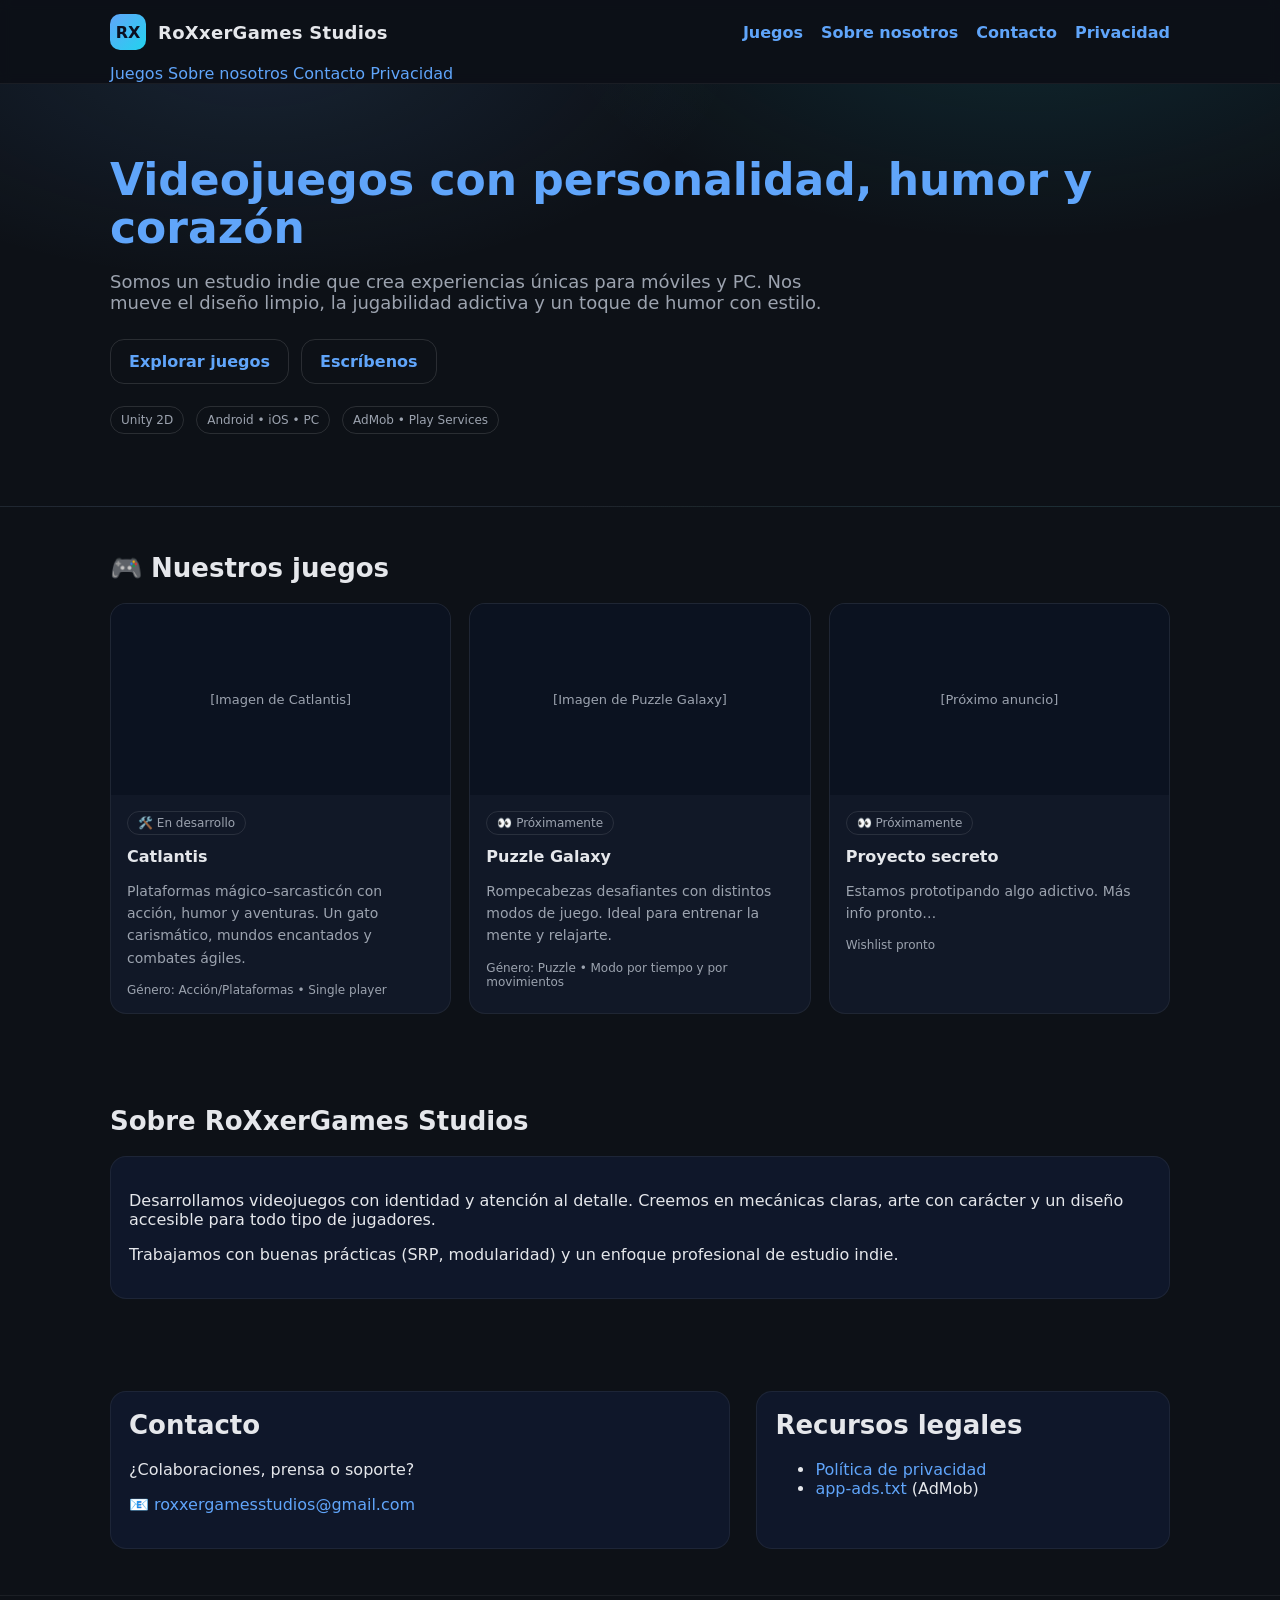
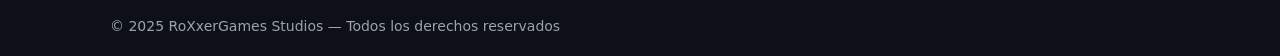
==== index.html @ cc179f08 "Update2 index.html" ====
<!DOCTYPE html>
<html lang="es">
<head>
  <meta charset="utf-8" />
  <meta name="viewport" content="width=device-width, initial-scale=1" />
  <title>RoXxerGames Studios</title>

  <!-- SEO básico -->
  <meta name="description" content="RoXxerGames Studios: estudio indie que crea experiencias únicas y divertidas para móviles y PC." />
  <meta name="theme-color" content="#0d1117" />

  <!-- Open Graph -->
  <meta property="og:title" content="RoXxerGames Studios" />
  <meta property="og:description" content="Estudio indie de videojuegos. Humor, aventura y diversión." />
  <meta property="og:type" content="website" />
  <meta property="og:url" content="https://roxxergamesstudios.github.io/" />
  <!-- Si luego tienes logo, cámbialo aquí -->
  <!-- <meta property="og:image" content="https://roxxergamesstudios.github.io/images/og-image.jpg" /> -->

  <style>
    :root{
      --bg:#0d1117; --panel:#0f172a; --card:#111827; --muted:#9ca3af;
      --text:#e5e7eb; --brand:#60a5fa; --accent:#22d3ee; --ok:#34d399; --warn:#fbbf24;
      --max:1100px;
    }
    *{box-sizing:border-box}
    html,body{margin:0;padding:0;background:var(--bg);color:var(--text);font-family:Inter,system-ui,Segoe UI,Roboto,Arial,sans-serif}
    a{color:var(--brand);text-decoration:none}
    a:hover{text-decoration:underline}
    .container{max-width:var(--max);margin:0 auto;padding:0 20px}
    /* Header / Nav */
    header{position:sticky;top:0;backdrop-filter:saturate(150%) blur(6px);background:rgba(13,17,23,.7);border-bottom:1px solid rgba(255,255,255,.06);z-index:10}
    nav{display:flex;align-items:center;justify-content:space-between;min-height:64px}
    .brand{display:flex;gap:12px;align-items:center}
    .logo{width:36px;height:36px;border-radius:10px;background:linear-gradient(135deg,var(--brand),var(--accent));display:grid;place-items:center;font-weight:800;color:#0b1020}
    .brand h1{font-size:18px;margin:0;letter-spacing:.3px}
    .links{display:flex;gap:18px}
    .links a{font-weight:600}
    .burger{display:none;cursor:pointer}
    @media (max-width: 760px){
      .links{display:none}
      .burger{display:block}
      .mobile{display:none;flex-direction:column;gap:10px;padding:10px 0;border-top:1px solid rgba(255,255,255,.07)}
      .mobile a{padding:8px 0}
    }
    /* Hero */
    .hero{padding:72px 0;background:
      radial-gradient(800px 400px at 20% -10%, rgba(96,165,250,.12), transparent 60%),
      radial-gradient(800px 400px at 80% -20%, rgba(34,211,238,.12), transparent 60%);
      border-bottom:1px solid rgba(255,255,255,.06)
    }
    .hero h2{font-size:44px;line-height:1.1;margin:0 0 14px;color:var(--brand)}
    .hero p{font-size:18px;color:var(--muted);max-width:750px}
    .cta{margin-top:26px;display:flex;gap:12px;flex-wrap:wrap}
    .btn{display:inline-flex;align-items:center;gap:10px;border:1px solid rgba(255,255,255,.12);padding:12px 18px;border-radius:14px;font-weight:700}
    .btn.primary{background:linear-gradient(135deg,var(--brand),var(--accent));color:#0b1020;border:none}
    .badges{margin-top:22px;display:flex;gap:12px;flex-wrap:wrap}
    .badge{font-size:12px;border:1px solid rgba(255,255,255,.12);padding:6px 10px;border-radius:999px;color:var(--muted)}
    /* Section titles */
    section{padding:46px 0}
    section h3{font-size:26px;margin:0 0 20px}
    .grid{display:grid;grid-template-columns:repeat(3,1fr);gap:18px}
    @media (max-width: 900px){.grid{grid-template-columns:repeat(2,1fr)}}
    @media (max-width: 640px){.grid{grid-template-columns:1fr}}
    /* Cards */
    .card{background:var(--card);border:1px solid rgba(255,255,255,.06);border-radius:16px;overflow:hidden}
    .thumb{aspect-ratio:16/9;background:#0b1220;display:grid;place-items:center;color:var(--muted);font-size:13px}
    .content{padding:16px}
    .pill{display:inline-flex;align-items:center;gap:8px;font-size:12px;border:1px solid rgba(255,255,255,.1);padding:4px 10px;border-radius:999px;margin-bottom:10px;color:var(--muted)}
    .title{font-weight:800;margin:2px 0 6px}
    .desc{color:var(--muted);font-size:14px;line-height:1.6}
    .meta{margin-top:12px;font-size:12px;color:var(--muted)}
    /* Contact */
    .contact{display:grid;grid-template-columns:1.2fr .8fr;gap:26px}
    @media (max-width: 900px){.contact{grid-template-columns:1fr}}
    .panel{background:var(--panel);border:1px solid rgba(255,255,255,.06);padding:18px;border-radius:16px}
    /* Footer */
    footer{border-top:1px solid rgba(255,255,255,.06);padding:22px 0;color:var(--muted);font-size:14px}
  </style>
</head>
<body>
  <header>
    <div class="container">
      <nav>
        <div class="brand">
          <div class="logo">RX</div>
          <h1>RoXxerGames Studios</h1>
        </div>
        <div class="links">
          <a href="#juegos">Juegos</a>
          <a href="#sobre">Sobre nosotros</a>
          <a href="#contacto">Contacto</a>
          <a href="privacy.html">Privacidad</a>
        </div>
        <div class="burger" id="burger">☰</div>
      </nav>
      <div class="mobile" id="mobile">
        <a href="#juegos">Juegos</a>
        <a href="#sobre">Sobre nosotros</a>
        <a href="#contacto">Contacto</a>
        <a href="privacy.html">Privacidad</a>
      </div>
    </div>
  </header>

  <section class="hero">
    <div class="container">
      <h2>Videojuegos con personalidad, humor y corazón</h2>
      <p>Somos un estudio indie que crea experiencias únicas para móviles y PC. Nos mueve el diseño limpio, la jugabilidad adictiva y un toque de humor con estilo.</p>
      <div class="cta">
        <!-- Si ya tienes páginas de tienda, enlázalas aquí -->
        <!-- <a class="btn primary" href="https://play.google.com/store/apps/dev?id=XXXX">Ver en Google Play</a> -->
        <a class="btn" href="#juegos">Explorar juegos</a>
        <a class="btn" href="#contacto">Escríbenos</a>
      </div>
      <div class="badges">
        <span class="badge">Unity 2D</span>
        <span class="badge">Android • iOS • PC</span>
        <span class="badge">AdMob • Play Services</span>
      </div>
    </div>
  </section>

  <section id="juegos">
    <div class="container">
      <h3>🎮 Nuestros juegos</h3>

      <div class="grid">
        <!-- Catlantis (En desarrollo) -->
        <article class="card">
          <div class="thumb">[Imagen de Catlantis]</div>
          <div class="content">
            <div class="pill">🛠️ En desarrollo</div>
            <div class="title">Catlantis</div>
            <p class="desc">Plataformas mágico–sarcasticón con acción, humor y aventuras. Un gato carismático, mundos encantados y combates ágiles.</p>
            <div class="meta">Género: Acción/Plataformas • Single player</div>
          </div>
        </article>

        <!-- Puzzle Galaxy (publicado/próximo) -->
        <article class="card">
          <div class="thumb">[Imagen de Puzzle Galaxy]</div>
          <div class="content">
            <div class="pill">👀 Próximamente</div>
            <div class="title">Puzzle Galaxy</div>
            <p class="desc">Rompecabezas desafiantes con distintos modos de juego. Ideal para entrenar la mente y relajarte.</p>
            <div class="meta">Género: Puzzle • Modo por tiempo y por movimientos</div>
          </div>
        </article>

        <!-- Tercera tarjeta opcional -->
        <article class="card">
          <div class="thumb">[Próximo anuncio]</div>
          <div class="content">
            <div class="pill">👀 Próximamente</div>
            <div class="title">Proyecto secreto</div>
            <p class="desc">Estamos prototipando algo adictivo. Más info pronto…</p>
            <div class="meta">Wishlist pronto</div>
          </div>
        </article>
      </div>
    </div>
  </section>

  <section id="sobre">
    <div class="container">
      <h3>Sobre RoXxerGames Studios</h3>
      <div class="panel">
        <p>Desarrollamos videojuegos con identidad y atención al detalle. Creemos en mecánicas claras, arte con carácter y un diseño accesible para todo tipo de jugadores.</p>
        <p>Trabajamos con buenas prácticas (SRP, modularidad) y un enfoque profesional de estudio indie.</p>
      </div>
    </div>
  </section>

  <section id="contacto">
    <div class="container contact">
      <div class="panel">
        <h3>Contacto</h3>
        <p>¿Colaboraciones, prensa o soporte?</p>
        <p>📧 <a href="mailto:roxxergamesstudios@gmail.com">roxxergamesstudios@gmail.com</a></p>
        <!-- Si quieres un form externo: -->
        <!-- <p>Formulario: <a href="https://forms.gle/XXXX" target="_blank">Enviar mensaje</a></p> -->
      </div>
      <div class="panel">
        <h3>Recursos legales</h3>
        <ul>
          <li><a href="privacy.html">Política de privacidad</a></li>
          <li><a href="/app-ads.txt">app-ads.txt</a> (AdMob)</li>
        </ul>
      </div>
    </div>
  </section>

  <footer>
    <div class="container">© 2025 RoXxerGames Studios — Todos los derechos reservados</div>
  </footer>

  <script>
    const burger = document.getElementById('burger');
    const mobile = document.getElementById('mobile');
    burger?.addEventListener('click', ()=> {
      mobile.style.display = mobile.style.display === 'flex' ? 'none' : 'flex';
    });
  </script>
</body>
</html>
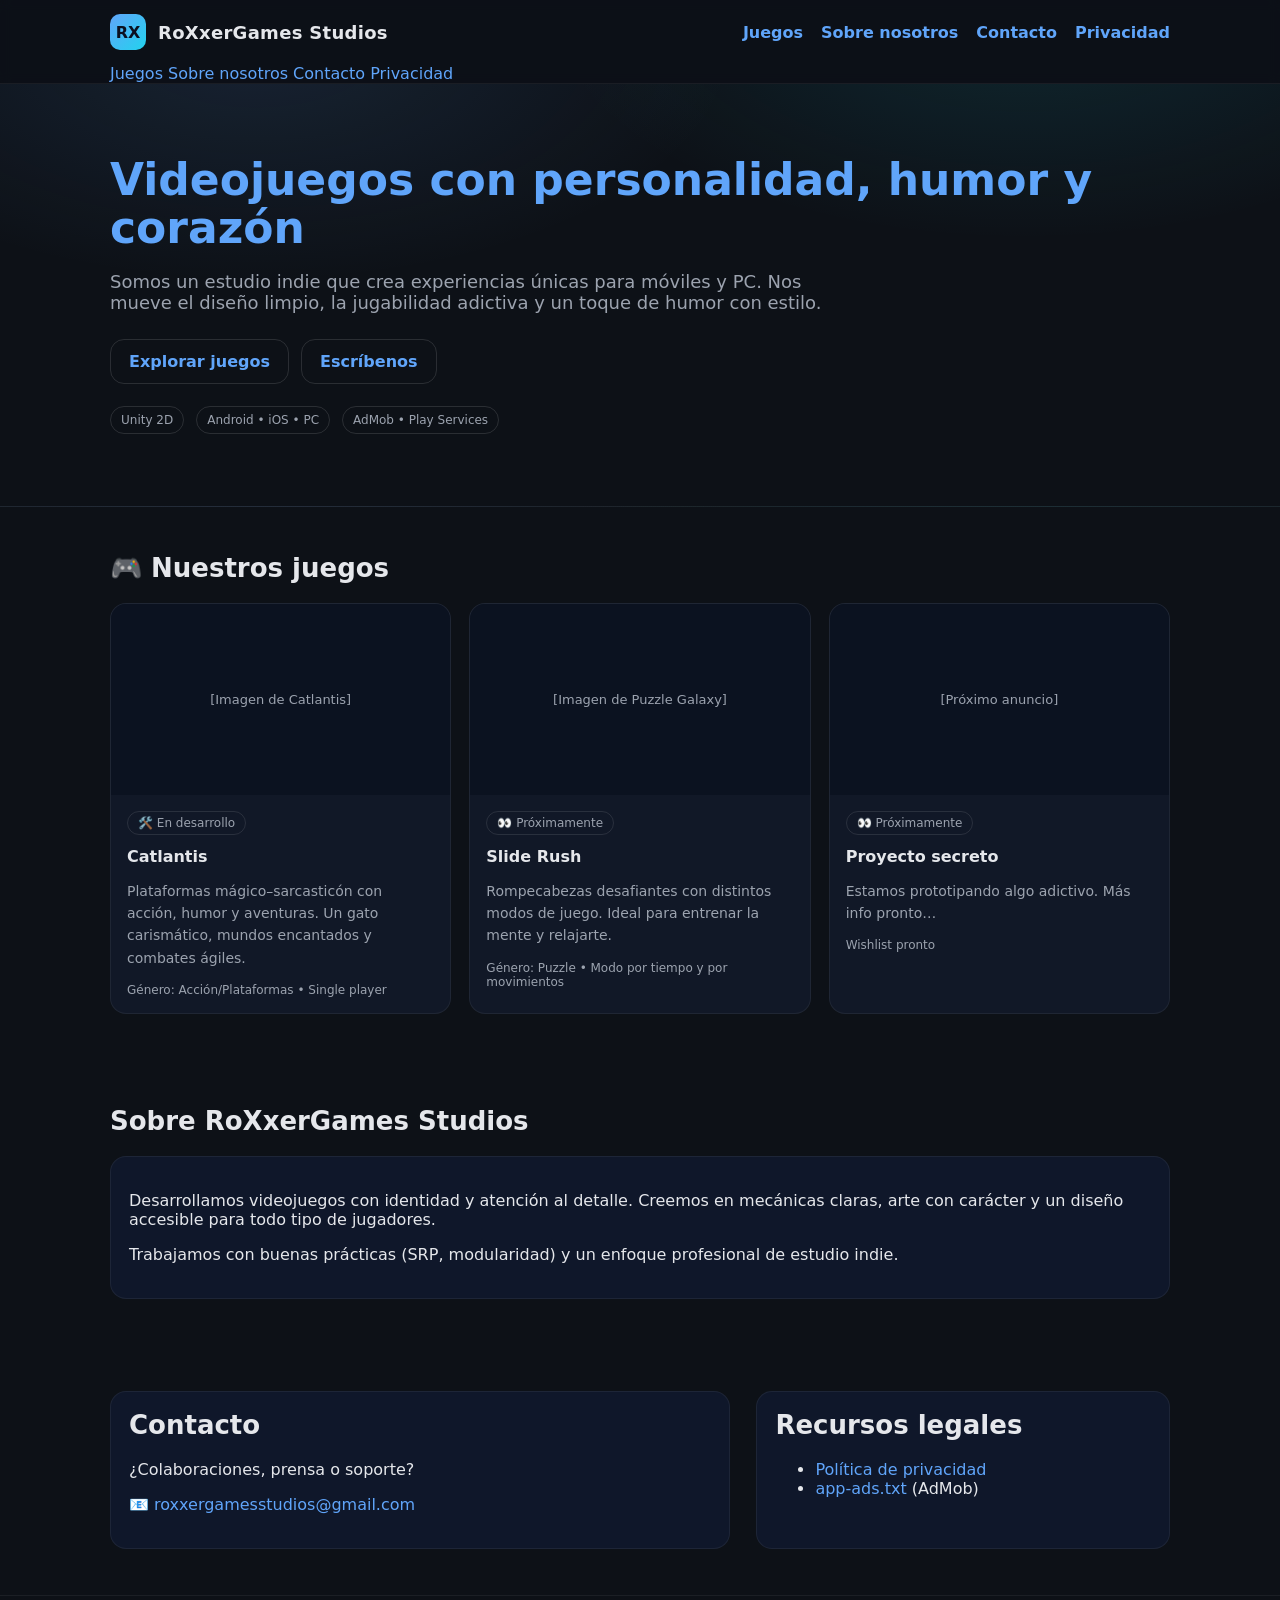
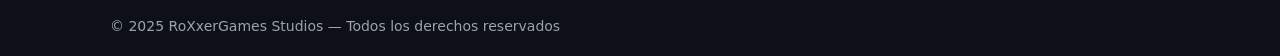
==== commit c3a3ff17: "Update index.html" ====
--- a/index.html
+++ b/index.html
@@ -142,7 +142,7 @@
           <div class="thumb">[Imagen de Puzzle Galaxy]</div>
           <div class="content">
             <div class="pill">👀 Próximamente</div>
-            <div class="title">Puzzle Galaxy</div>
+            <div class="title">Slide Rush</div>
             <p class="desc">Rompecabezas desafiantes con distintos modos de juego. Ideal para entrenar la mente y relajarte.</p>
             <div class="meta">Género: Puzzle • Modo por tiempo y por movimientos</div>
           </div>
@@ -204,3 +204,4 @@
   </script>
 </body>
 </html>
+
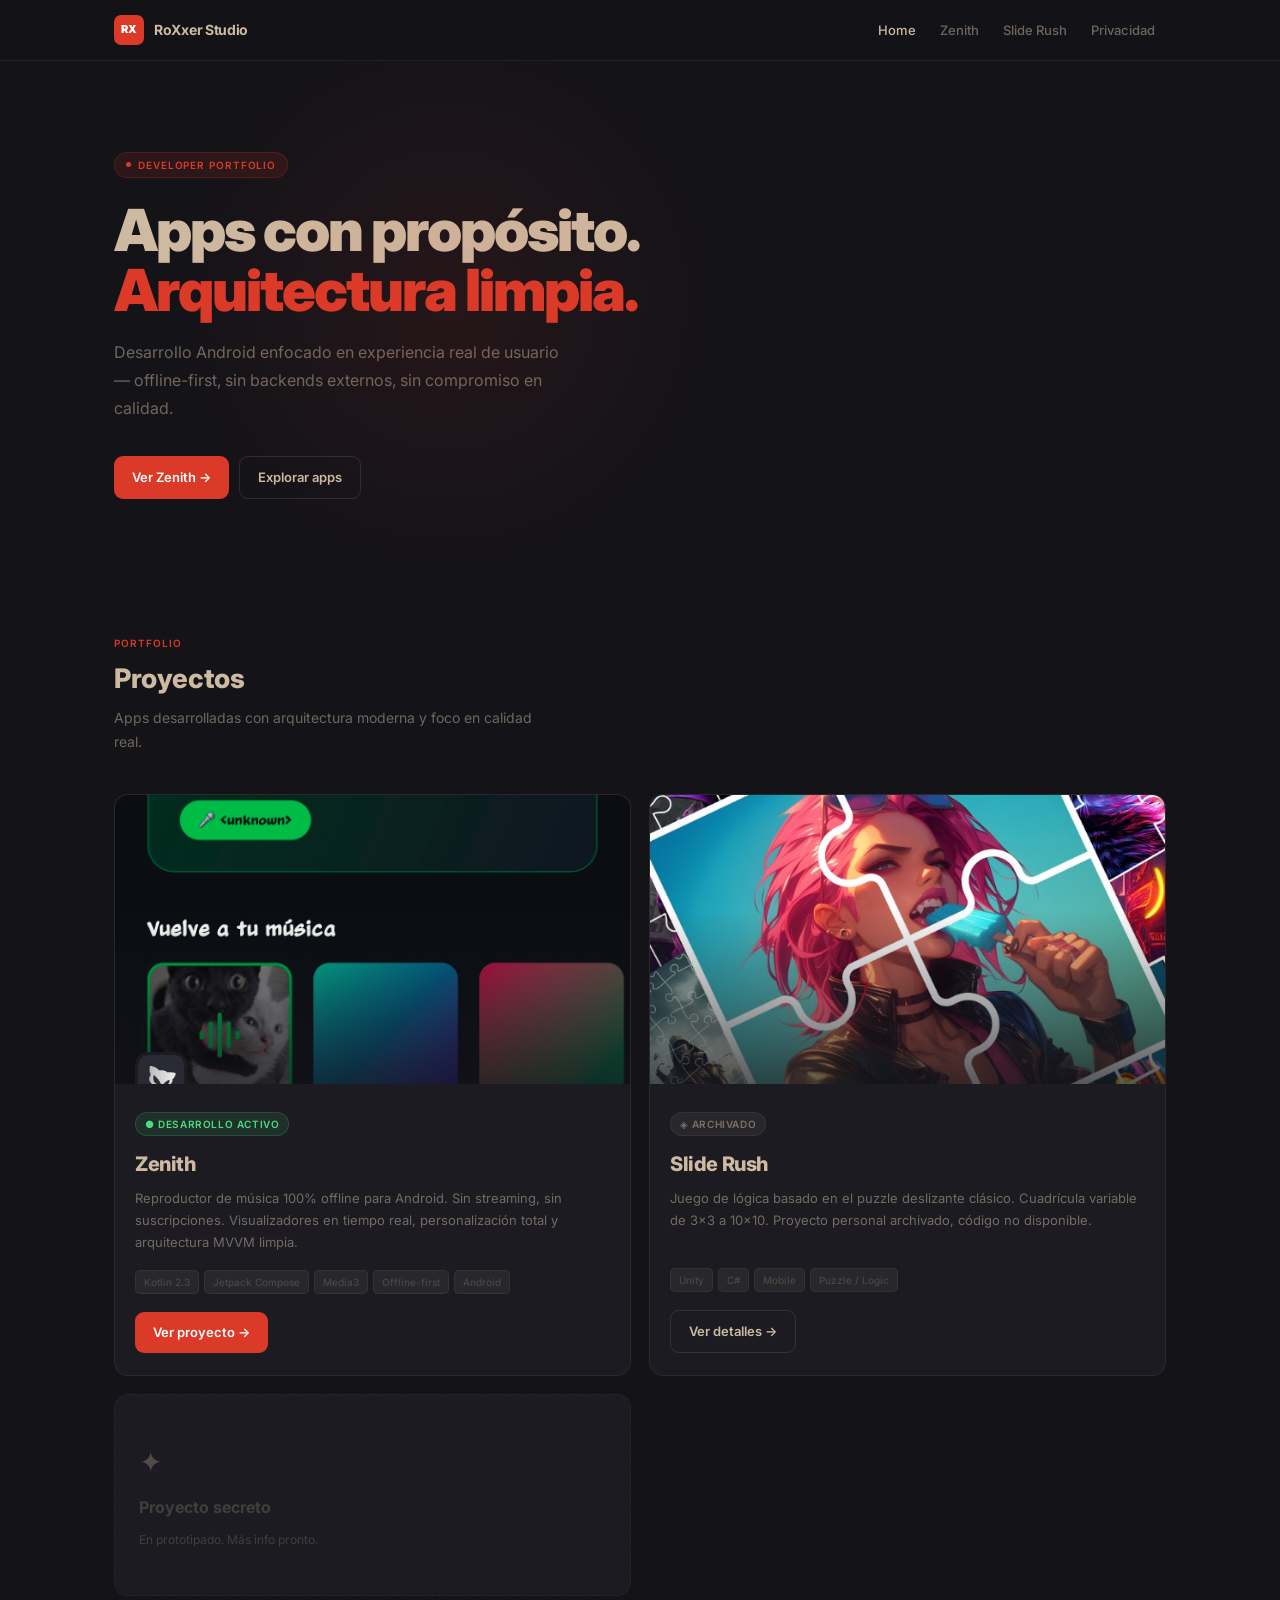
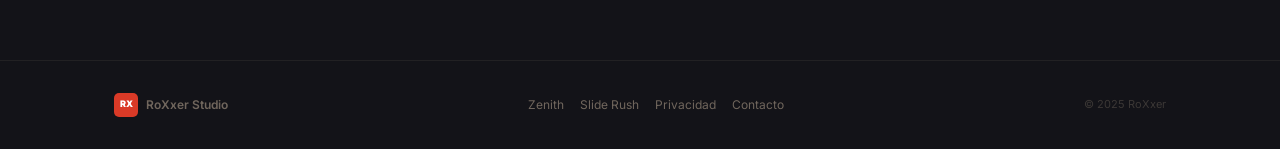
==== commit bf5360c4: "Clean repo without large files" ====
--- a/index.html
+++ b/index.html
@@ -1,207 +1,282 @@
-<!DOCTYPE html>
-<html lang="es">
-<head>
-  <meta charset="utf-8" />
-  <meta name="viewport" content="width=device-width, initial-scale=1" />
-  <title>RoXxerGames Studios</title>
-
-  <!-- SEO básico -->
-  <meta name="description" content="RoXxerGames Studios: estudio indie que crea experiencias únicas y divertidas para móviles y PC." />
-  <meta name="theme-color" content="#0d1117" />
-
-  <!-- Open Graph -->
-  <meta property="og:title" content="RoXxerGames Studios" />
-  <meta property="og:description" content="Estudio indie de videojuegos. Humor, aventura y diversión." />
-  <meta property="og:type" content="website" />
-  <meta property="og:url" content="https://roxxergamesstudios.github.io/" />
-  <!-- Si luego tienes logo, cámbialo aquí -->
-  <!-- <meta property="og:image" content="https://roxxergamesstudios.github.io/images/og-image.jpg" /> -->
-
-  <style>
-    :root{
-      --bg:#0d1117; --panel:#0f172a; --card:#111827; --muted:#9ca3af;
-      --text:#e5e7eb; --brand:#60a5fa; --accent:#22d3ee; --ok:#34d399; --warn:#fbbf24;
-      --max:1100px;
-    }
-    *{box-sizing:border-box}
-    html,body{margin:0;padding:0;background:var(--bg);color:var(--text);font-family:Inter,system-ui,Segoe UI,Roboto,Arial,sans-serif}
-    a{color:var(--brand);text-decoration:none}
-    a:hover{text-decoration:underline}
-    .container{max-width:var(--max);margin:0 auto;padding:0 20px}
-    /* Header / Nav */
-    header{position:sticky;top:0;backdrop-filter:saturate(150%) blur(6px);background:rgba(13,17,23,.7);border-bottom:1px solid rgba(255,255,255,.06);z-index:10}
-    nav{display:flex;align-items:center;justify-content:space-between;min-height:64px}
-    .brand{display:flex;gap:12px;align-items:center}
-    .logo{width:36px;height:36px;border-radius:10px;background:linear-gradient(135deg,var(--brand),var(--accent));display:grid;place-items:center;font-weight:800;color:#0b1020}
-    .brand h1{font-size:18px;margin:0;letter-spacing:.3px}
-    .links{display:flex;gap:18px}
-    .links a{font-weight:600}
-    .burger{display:none;cursor:pointer}
-    @media (max-width: 760px){
-      .links{display:none}
-      .burger{display:block}
-      .mobile{display:none;flex-direction:column;gap:10px;padding:10px 0;border-top:1px solid rgba(255,255,255,.07)}
-      .mobile a{padding:8px 0}
-    }
-    /* Hero */
-    .hero{padding:72px 0;background:
-      radial-gradient(800px 400px at 20% -10%, rgba(96,165,250,.12), transparent 60%),
-      radial-gradient(800px 400px at 80% -20%, rgba(34,211,238,.12), transparent 60%);
-      border-bottom:1px solid rgba(255,255,255,.06)
-    }
-    .hero h2{font-size:44px;line-height:1.1;margin:0 0 14px;color:var(--brand)}
-    .hero p{font-size:18px;color:var(--muted);max-width:750px}
-    .cta{margin-top:26px;display:flex;gap:12px;flex-wrap:wrap}
-    .btn{display:inline-flex;align-items:center;gap:10px;border:1px solid rgba(255,255,255,.12);padding:12px 18px;border-radius:14px;font-weight:700}
-    .btn.primary{background:linear-gradient(135deg,var(--brand),var(--accent));color:#0b1020;border:none}
-    .badges{margin-top:22px;display:flex;gap:12px;flex-wrap:wrap}
-    .badge{font-size:12px;border:1px solid rgba(255,255,255,.12);padding:6px 10px;border-radius:999px;color:var(--muted)}
-    /* Section titles */
-    section{padding:46px 0}
-    section h3{font-size:26px;margin:0 0 20px}
-    .grid{display:grid;grid-template-columns:repeat(3,1fr);gap:18px}
-    @media (max-width: 900px){.grid{grid-template-columns:repeat(2,1fr)}}
-    @media (max-width: 640px){.grid{grid-template-columns:1fr}}
-    /* Cards */
-    .card{background:var(--card);border:1px solid rgba(255,255,255,.06);border-radius:16px;overflow:hidden}
-    .thumb{aspect-ratio:16/9;background:#0b1220;display:grid;place-items:center;color:var(--muted);font-size:13px}
-    .content{padding:16px}
-    .pill{display:inline-flex;align-items:center;gap:8px;font-size:12px;border:1px solid rgba(255,255,255,.1);padding:4px 10px;border-radius:999px;margin-bottom:10px;color:var(--muted)}
-    .title{font-weight:800;margin:2px 0 6px}
-    .desc{color:var(--muted);font-size:14px;line-height:1.6}
-    .meta{margin-top:12px;font-size:12px;color:var(--muted)}
-    /* Contact */
-    .contact{display:grid;grid-template-columns:1.2fr .8fr;gap:26px}
-    @media (max-width: 900px){.contact{grid-template-columns:1fr}}
-    .panel{background:var(--panel);border:1px solid rgba(255,255,255,.06);padding:18px;border-radius:16px}
-    /* Footer */
-    footer{border-top:1px solid rgba(255,255,255,.06);padding:22px 0;color:var(--muted);font-size:14px}
-  </style>
-</head>
-<body>
-  <header>
-    <div class="container">
-      <nav>
-        <div class="brand">
-          <div class="logo">RX</div>
-          <h1>RoXxerGames Studios</h1>
-        </div>
-        <div class="links">
-          <a href="#juegos">Juegos</a>
-          <a href="#sobre">Sobre nosotros</a>
-          <a href="#contacto">Contacto</a>
-          <a href="privacy.html">Privacidad</a>
-        </div>
-        <div class="burger" id="burger">☰</div>
-      </nav>
-      <div class="mobile" id="mobile">
-        <a href="#juegos">Juegos</a>
-        <a href="#sobre">Sobre nosotros</a>
-        <a href="#contacto">Contacto</a>
-        <a href="privacy.html">Privacidad</a>
-      </div>
-    </div>
-  </header>
-
-  <section class="hero">
-    <div class="container">
-      <h2>Videojuegos con personalidad, humor y corazón</h2>
-      <p>Somos un estudio indie que crea experiencias únicas para móviles y PC. Nos mueve el diseño limpio, la jugabilidad adictiva y un toque de humor con estilo.</p>
-      <div class="cta">
-        <!-- Si ya tienes páginas de tienda, enlázalas aquí -->
-        <!-- <a class="btn primary" href="https://play.google.com/store/apps/dev?id=XXXX">Ver en Google Play</a> -->
-        <a class="btn" href="#juegos">Explorar juegos</a>
-        <a class="btn" href="#contacto">Escríbenos</a>
-      </div>
-      <div class="badges">
-        <span class="badge">Unity 2D</span>
-        <span class="badge">Android • iOS • PC</span>
-        <span class="badge">AdMob • Play Services</span>
-      </div>
-    </div>
-  </section>
-
-  <section id="juegos">
-    <div class="container">
-      <h3>🎮 Nuestros juegos</h3>
-
-      <div class="grid">
-        <!-- Catlantis (En desarrollo) -->
-        <article class="card">
-          <div class="thumb">[Imagen de Catlantis]</div>
-          <div class="content">
-            <div class="pill">🛠️ En desarrollo</div>
-            <div class="title">Catlantis</div>
-            <p class="desc">Plataformas mágico–sarcasticón con acción, humor y aventuras. Un gato carismático, mundos encantados y combates ágiles.</p>
-            <div class="meta">Género: Acción/Plataformas • Single player</div>
-          </div>
-        </article>
-
-        <!-- Puzzle Galaxy (publicado/próximo) -->
-        <article class="card">
-          <div class="thumb">[Imagen de Puzzle Galaxy]</div>
-          <div class="content">
-            <div class="pill">👀 Próximamente</div>
-            <div class="title">Slide Rush</div>
-            <p class="desc">Rompecabezas desafiantes con distintos modos de juego. Ideal para entrenar la mente y relajarte.</p>
-            <div class="meta">Género: Puzzle • Modo por tiempo y por movimientos</div>
-          </div>
-        </article>
-
-        <!-- Tercera tarjeta opcional -->
-        <article class="card">
-          <div class="thumb">[Próximo anuncio]</div>
-          <div class="content">
-            <div class="pill">👀 Próximamente</div>
-            <div class="title">Proyecto secreto</div>
-            <p class="desc">Estamos prototipando algo adictivo. Más info pronto…</p>
-            <div class="meta">Wishlist pronto</div>
-          </div>
-        </article>
-      </div>
-    </div>
-  </section>
-
-  <section id="sobre">
-    <div class="container">
-      <h3>Sobre RoXxerGames Studios</h3>
-      <div class="panel">
-        <p>Desarrollamos videojuegos con identidad y atención al detalle. Creemos en mecánicas claras, arte con carácter y un diseño accesible para todo tipo de jugadores.</p>
-        <p>Trabajamos con buenas prácticas (SRP, modularidad) y un enfoque profesional de estudio indie.</p>
-      </div>
-    </div>
-  </section>
-
-  <section id="contacto">
-    <div class="container contact">
-      <div class="panel">
-        <h3>Contacto</h3>
-        <p>¿Colaboraciones, prensa o soporte?</p>
-        <p>📧 <a href="mailto:roxxergamesstudios@gmail.com">roxxergamesstudios@gmail.com</a></p>
-        <!-- Si quieres un form externo: -->
-        <!-- <p>Formulario: <a href="https://forms.gle/XXXX" target="_blank">Enviar mensaje</a></p> -->
-      </div>
-      <div class="panel">
-        <h3>Recursos legales</h3>
-        <ul>
-          <li><a href="privacy.html">Política de privacidad</a></li>
-          <li><a href="/app-ads.txt">app-ads.txt</a> (AdMob)</li>
-        </ul>
-      </div>
-    </div>
-  </section>
-
-  <footer>
-    <div class="container">© 2025 RoXxerGames Studios — Todos los derechos reservados</div>
-  </footer>
-
-  <script>
-    const burger = document.getElementById('burger');
-    const mobile = document.getElementById('mobile');
-    burger?.addEventListener('click', ()=> {
-      mobile.style.display = mobile.style.display === 'flex' ? 'none' : 'flex';
-    });
-  </script>
-</body>
-</html>
-
+<!DOCTYPE html>
+<html lang="es">
+<head>
+  <meta charset="utf-8" />
+  <meta name="viewport" content="width=device-width, initial-scale=1" />
+  <title>RoXxer Studio</title>
+  <meta name="description" content="RoXxer Studio — Apps Android con arquitectura limpia y foco en experiencia real de usuario." />
+  <meta name="theme-color" content="#131318" />
+  <link rel="preconnect" href="https://fonts.googleapis.com">
+  <link rel="preconnect" href="https://fonts.gstatic.com" crossorigin>
+  <link href="https://fonts.googleapis.com/css2?family=Inter:wght@400;500;600;700;800;900&display=swap" rel="stylesheet">
+  <style>
+    :root {
+      --bg:      #131318;
+      --sur:     #1b1b21;
+      --text:    #CDBAA1;
+      --dim:     rgba(205,186,161,.5);
+      --dim2:    rgba(205,186,161,.22);
+      --acc:     #DA3A27;
+      --a-dim:   rgba(218,58,39,.12);
+      --bdr:     rgba(205,186,161,.08);
+      --bdr2:    rgba(205,186,161,.15);
+      --ok:      #4ade80;
+      --max:     1100px;
+      --r:       14px;
+    }
+    *, *::before, *::after { box-sizing: border-box; margin: 0; padding: 0; }
+    html { scroll-behavior: smooth; }
+    body { background: var(--bg); color: var(--text); font-family: 'Inter', system-ui, sans-serif; line-height: 1.6; -webkit-font-smoothing: antialiased; }
+    a { color: inherit; text-decoration: none; }
+    img { display: block; max-width: 100%; }
+    .wrap { max-width: var(--max); margin: 0 auto; padding: 0 24px; }
+
+    /* ── NAV ── */
+    header { position: sticky; top: 0; z-index: 100; backdrop-filter: blur(14px) saturate(180%); background: rgba(19,19,24,.9); border-bottom: 1px solid var(--bdr); }
+    nav { display: flex; align-items: center; justify-content: space-between; height: 60px; }
+    .brand { display: flex; align-items: center; gap: 10px; }
+    .brand-logo { width: 30px; height: 30px; background: var(--acc); border-radius: 7px; display: grid; place-items: center; font-size: 11px; font-weight: 900; color: #fff; flex-shrink: 0; }
+    .brand-name { font-size: 14px; font-weight: 700; letter-spacing: -.3px; }
+    .nav-links { display: flex; align-items: center; gap: 2px; }
+    .nav-links a { font-size: 13px; font-weight: 500; color: var(--dim); padding: 6px 11px; border-radius: 7px; transition: color .15s, background .15s; }
+    .nav-links a:hover { color: var(--text); background: var(--bdr); }
+    .nav-links a.cur { color: var(--text); }
+    .burger { display: none; cursor: pointer; font-size: 20px; color: var(--dim); padding: 4px; }
+    .mob { display: none; flex-direction: column; gap: 2px; padding: 10px 0 14px; border-top: 1px solid var(--bdr); }
+    .mob a { font-size: 15px; font-weight: 500; color: var(--dim); padding: 9px 4px; transition: color .15s; }
+    .mob a:hover { color: var(--text); }
+    @media (max-width: 640px) { .nav-links { display: none; } .burger { display: block; } }
+
+    /* ── HERO ── */
+    .hero { padding: 88px 0 72px; position: relative; overflow: hidden; }
+    .hero::before { content: ''; position: absolute; top: -80px; left: 35%; transform: translateX(-50%); width: 640px; height: 640px; background: radial-gradient(circle, rgba(218,58,39,.09) 0%, transparent 65%); pointer-events: none; }
+    .hero-chip { display: inline-flex; align-items: center; gap: 7px; font-size: 10px; font-weight: 600; letter-spacing: .09em; text-transform: uppercase; color: var(--acc); background: var(--a-dim); border: 1px solid rgba(218,58,39,.2); padding: 4px 11px; border-radius: 999px; margin-bottom: 22px; }
+    .hero-chip .dot { width: 5px; height: 5px; background: var(--acc); border-radius: 50%; }
+    .hero h1 { font-size: clamp(36px, 5vw, 58px); font-weight: 900; line-height: 1.04; letter-spacing: -2px; color: var(--text); margin-bottom: 18px; }
+    .hero h1 em { color: var(--acc); font-style: normal; }
+    .hero p { font-size: 16px; color: var(--dim); max-width: 460px; line-height: 1.75; margin-bottom: 34px; }
+    .hero-cta { display: flex; gap: 10px; flex-wrap: wrap; }
+
+    /* ── BUTTONS ── */
+    .btn { display: inline-flex; align-items: center; gap: 7px; font-size: 13px; font-weight: 600; padding: 10px 18px; border-radius: 9px; transition: all .15s; cursor: pointer; border: none; font-family: inherit; }
+    .btn-red { background: var(--acc); color: #fff; }
+    .btn-red:hover { background: #c4341f; transform: translateY(-1px); }
+    .btn-out { background: transparent; color: var(--text); border: 1px solid var(--bdr2); }
+    .btn-out:hover { background: var(--bdr); transform: translateY(-1px); }
+
+    /* ── SECTION ── */
+    .sec { padding: 64px 0; }
+    .sec-label { font-size: 10px; font-weight: 600; letter-spacing: .1em; text-transform: uppercase; color: var(--acc); margin-bottom: 6px; }
+    .sec-title { font-size: clamp(20px, 2.5vw, 27px); font-weight: 800; letter-spacing: -.4px; color: var(--text); margin-bottom: 6px; }
+    .sec-sub { font-size: 14px; color: var(--dim); max-width: 420px; line-height: 1.7; margin-bottom: 40px; }
+
+    /* ── APP CARDS ── */
+    .cards { display: grid; grid-template-columns: 1fr 1fr; gap: 18px; }
+    @media (max-width: 720px) { .cards { grid-template-columns: 1fr; } }
+
+    .card {
+      background: var(--sur);
+      border: 1px solid var(--bdr);
+      border-radius: var(--r);
+      overflow: hidden;
+      display: flex;
+      flex-direction: column;
+      transition: border-color .2s, transform .2s, box-shadow .2s;
+      cursor: pointer;
+    }
+    .card:hover { border-color: var(--bdr2); transform: translateY(-3px); box-shadow: 0 16px 40px rgba(0,0,0,.35); }
+    .card:focus-visible { outline: 2px solid var(--acc); outline-offset: 2px; }
+
+    /* cover */
+    .card-cover {
+      position: relative;
+      aspect-ratio: 16/9;
+      overflow: hidden;
+      background: #0e0e13;
+    }
+    .card-cover img {
+      width: 100%; height: 100%;
+      object-fit: cover;
+      transition: transform .4s ease;
+    }
+    .card:hover .card-cover img { transform: scale(1.04); }
+    .card-cover::after {
+      content: '';
+      position: absolute; inset: 0;
+      background: linear-gradient(to bottom, transparent 40%, rgba(19,19,24,.7) 100%);
+    }
+    .card-icon {
+      position: absolute; bottom: -20px; left: 20px; z-index: 1;
+      width: 52px; height: 52px;
+      border-radius: 13px;
+      border: 3px solid var(--sur);
+      background: var(--bg);
+      overflow: hidden;
+      flex-shrink: 0;
+    }
+    .card-icon img { width: 100%; height: 100%; object-fit: cover; }
+
+    /* body */
+    .card-body { padding: 28px 20px 22px; flex: 1; display: flex; flex-direction: column; }
+    .card-status {
+      display: inline-flex; align-items: center; gap: 5px;
+      font-size: 10px; font-weight: 600; letter-spacing: .06em;
+      text-transform: uppercase; padding: 3px 9px;
+      border-radius: 999px; margin-bottom: 12px; align-self: flex-start;
+    }
+    .s-act { background: rgba(74,222,128,.1); color: var(--ok); border: 1px solid rgba(74,222,128,.18); }
+    .s-arc { background: var(--bdr); color: var(--dim); border: 1px solid var(--bdr); }
+
+    .card-name { font-size: 20px; font-weight: 800; letter-spacing: -.4px; margin-bottom: 8px; }
+    .card-desc { font-size: 13px; color: var(--dim); line-height: 1.68; margin-bottom: 16px; flex: 1; }
+    .tags { display: flex; flex-wrap: wrap; gap: 5px; margin-bottom: 18px; }
+    .tag { font-size: 10px; font-weight: 500; color: var(--dim2); background: var(--bdr); padding: 3px 8px; border-radius: 5px; border: 1px solid var(--bdr); }
+
+    /* ── COMING SOON CARD ── */
+    .card-soon { border-style: dashed; cursor: default; }
+    .card-soon:hover { transform: none; box-shadow: none; border-color: var(--bdr); }
+    .soon-body { padding: 36px 24px; display: flex; flex-direction: column; align-items: flex-start; gap: 10px; height: 100%; min-height: 200px; justify-content: center; }
+    .soon-icon { font-size: 28px; opacity: .3; }
+    .soon-title { font-size: 16px; font-weight: 700; color: var(--dim2); }
+    .soon-sub { font-size: 12px; color: var(--dim2); }
+
+    /* ── FOOTER ── */
+    footer { border-top: 1px solid var(--bdr); padding: 32px 0; }
+    .foot { display: flex; align-items: center; justify-content: space-between; gap: 18px; flex-wrap: wrap; }
+    .foot-brand { display: flex; align-items: center; gap: 8px; }
+    .foot-logo { width: 24px; height: 24px; background: var(--acc); border-radius: 5px; display: grid; place-items: center; font-size: 9px; font-weight: 900; color: #fff; }
+    .foot-name { font-size: 12px; font-weight: 600; color: var(--dim); }
+    .foot-links { display: flex; gap: 16px; flex-wrap: wrap; }
+    .foot-links a { font-size: 12px; color: var(--dim); transition: color .15s; }
+    .foot-links a:hover { color: var(--text); }
+    .foot-copy { font-size: 11px; color: var(--dim2); }
+  </style>
+</head>
+<body>
+
+<header>
+  <div class="wrap">
+    <nav>
+      <a href="index.html" class="brand">
+        <div class="brand-logo">RX</div>
+        <span class="brand-name">RoXxer Studio</span>
+      </a>
+      <div class="nav-links">
+        <a href="index.html" class="cur">Home</a>
+        <a href="zenith.html">Zenith</a>
+        <a href="slide-rush.html">Slide Rush</a>
+        <a href="privacy.html">Privacidad</a>
+      </div>
+      <div class="burger" id="burger">☰</div>
+    </nav>
+    <div class="mob" id="mob">
+      <a href="index.html">Home</a>
+      <a href="zenith.html">Zenith</a>
+      <a href="slide-rush.html">Slide Rush</a>
+      <a href="privacy.html">Privacidad</a>
+    </div>
+  </div>
+</header>
+
+<section class="hero">
+  <div class="wrap">
+    <div class="hero-chip"><span class="dot"></span>Developer Portfolio</div>
+    <h1>Apps con propósito.<br><em>Arquitectura limpia.</em></h1>
+    <p>Desarrollo Android enfocado en experiencia real de usuario — offline-first, sin backends externos, sin compromiso en calidad.</p>
+    <div class="hero-cta">
+      <a href="zenith.html" class="btn btn-red">Ver Zenith →</a>
+      <a href="#apps" class="btn btn-out">Explorar apps</a>
+    </div>
+  </div>
+</section>
+
+<section class="sec" id="apps">
+  <div class="wrap">
+    <div class="sec-label">Portfolio</div>
+    <div class="sec-title">Proyectos</div>
+    <p class="sec-sub">Apps desarrolladas con arquitectura moderna y foco en calidad real.</p>
+
+    <div class="cards">
+
+      <!-- Zenith -->
+      <a href="zenith.html" class="card" tabindex="0" aria-label="Ver proyecto Zenith">
+        <div class="card-cover">
+          <img src="assets/zenith/Zenith1.jpg" alt="Zenith — reproductor offline">
+          <div class="card-icon">
+            <img src="assets/zenith/ICON ZENITH (1).jpg" alt="Zenith icon">
+          </div>
+        </div>
+        <div class="card-body">
+          <div class="card-status s-act">● Desarrollo activo</div>
+          <div class="card-name">Zenith</div>
+          <p class="card-desc">Reproductor de música 100% offline para Android. Sin streaming, sin suscripciones. Visualizadores en tiempo real, personalización total y arquitectura MVVM limpia.</p>
+          <div class="tags">
+            <span class="tag">Kotlin 2.3</span>
+            <span class="tag">Jetpack Compose</span>
+            <span class="tag">Media3</span>
+            <span class="tag">Offline-first</span>
+            <span class="tag">Android</span>
+          </div>
+          <span class="btn btn-red" style="align-self:flex-start;">Ver proyecto →</span>
+        </div>
+      </a>
+
+      <!-- Slide Rush -->
+      <a href="slide-rush.html" class="card" tabindex="0" aria-label="Ver proyecto Slide Rush">
+        <div class="card-cover">
+          <img src="assets/slide-rush/SlideRushPortada.jpeg" alt="Slide Rush">
+        </div>
+        <div class="card-body">
+          <div class="card-status s-arc">◈ Archivado</div>
+          <div class="card-name">Slide Rush</div>
+          <p class="card-desc">Juego de lógica basado en el puzzle deslizante clásico. Cuadrícula variable de 3×3 a 10×10. Proyecto personal archivado, código no disponible.</p>
+          <div class="tags">
+            <span class="tag">Unity</span>
+            <span class="tag">C#</span>
+            <span class="tag">Mobile</span>
+            <span class="tag">Puzzle / Logic</span>
+          </div>
+          <span class="btn btn-out" style="align-self:flex-start;">Ver detalles →</span>
+        </div>
+      </a>
+
+      <!-- Próximamente -->
+      <div class="card card-soon">
+        <div class="soon-body">
+          <div class="soon-icon">✦</div>
+          <div class="soon-title">Proyecto secreto</div>
+          <p class="soon-sub">En prototipado. Más info pronto.</p>
+        </div>
+      </div>
+
+    </div>
+  </div>
+</section>
+
+<footer>
+  <div class="wrap">
+    <div class="foot">
+      <div class="foot-brand">
+        <div class="foot-logo">RX</div>
+        <span class="foot-name">RoXxer Studio</span>
+      </div>
+      <div class="foot-links">
+        <a href="zenith.html">Zenith</a>
+        <a href="slide-rush.html">Slide Rush</a>
+        <a href="privacy.html">Privacidad</a>
+        <a href="mailto:roxxergamesstudios@gmail.com">Contacto</a>
+      </div>
+      <span class="foot-copy">© 2025 RoXxer</span>
+    </div>
+  </div>
+</footer>
+
+<script>
+  const burger = document.getElementById('burger');
+  const mob = document.getElementById('mob');
+  burger?.addEventListener('click', () => {
+    mob.style.display = mob.style.display === 'flex' ? 'none' : 'flex';
+  });
+</script>
+</body>
+</html>
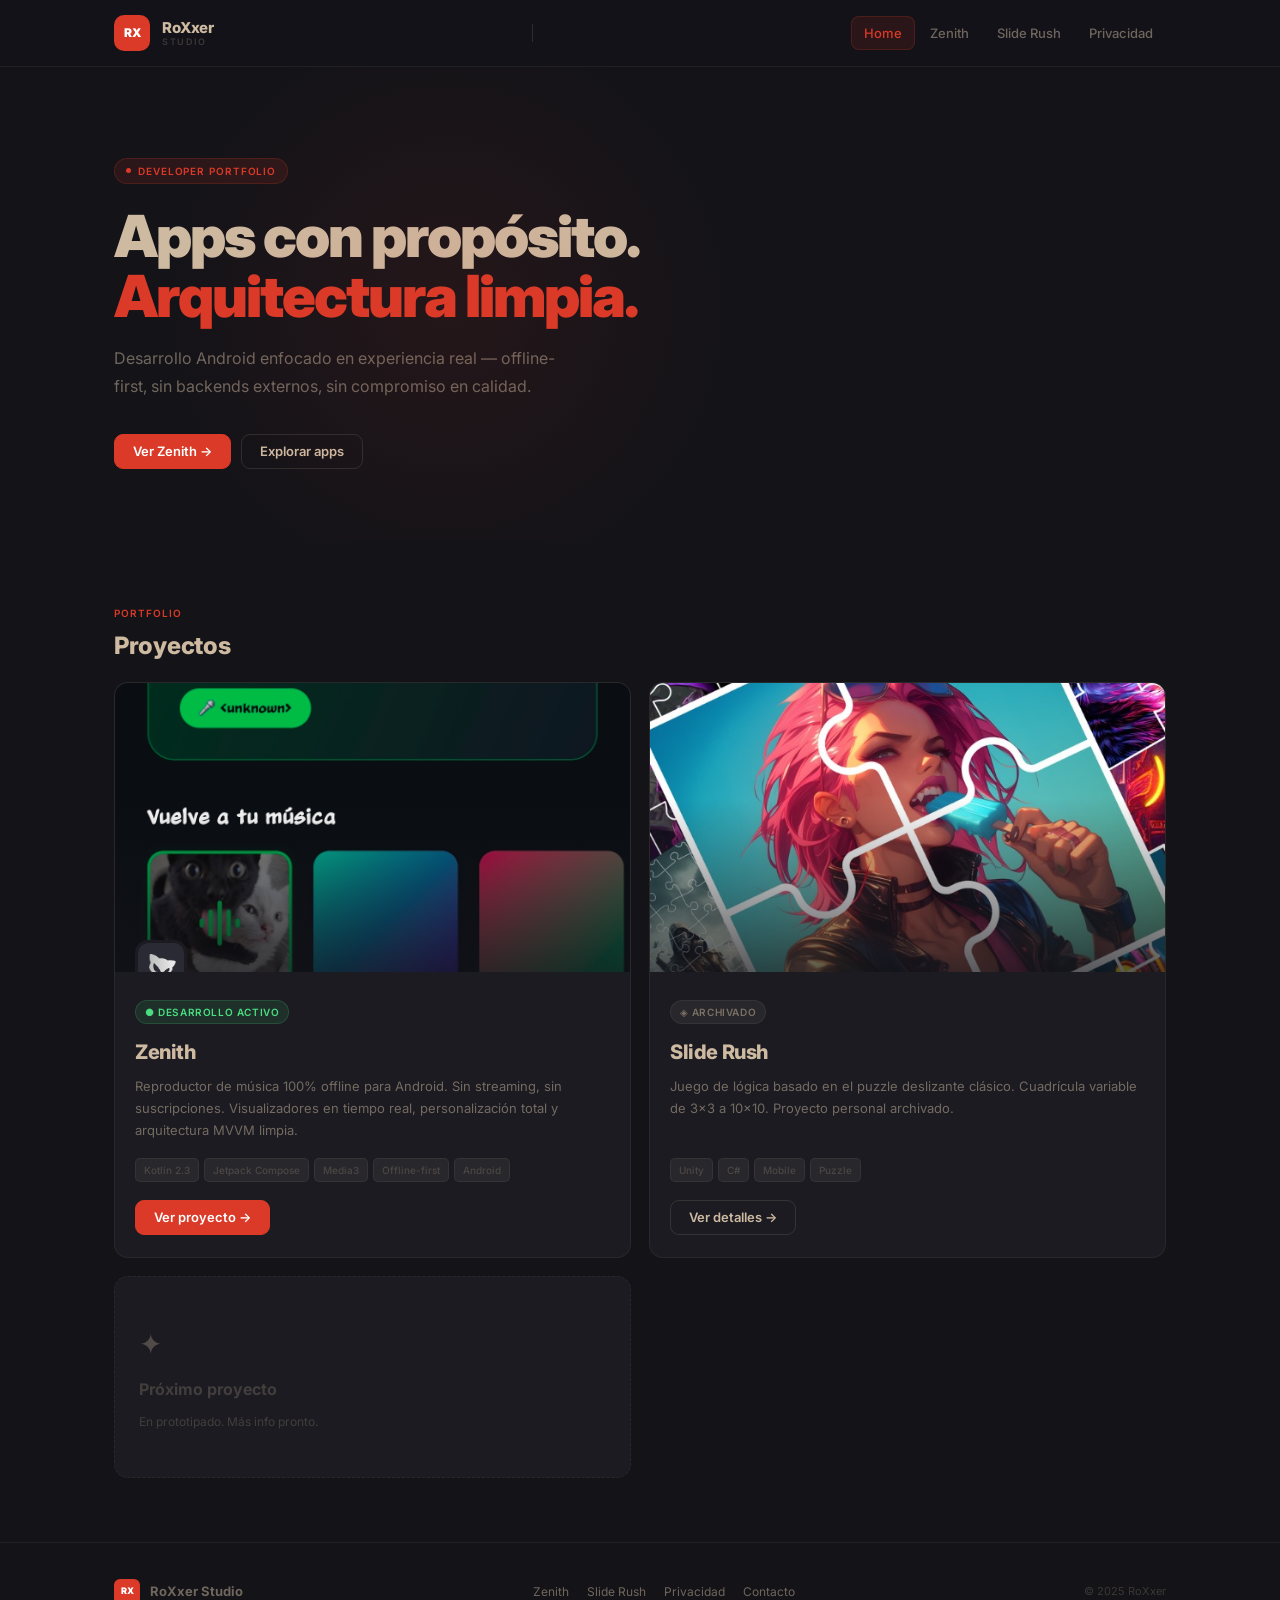
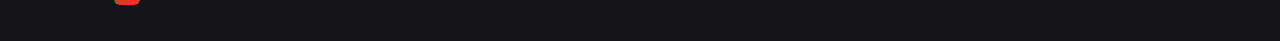
==== commit a3b27074: "Changes Bigs Structure" ====
--- a/index.html
+++ b/index.html
@@ -9,180 +9,51 @@
   <link rel="preconnect" href="https://fonts.googleapis.com">
   <link rel="preconnect" href="https://fonts.gstatic.com" crossorigin>
   <link href="https://fonts.googleapis.com/css2?family=Inter:wght@400;500;600;700;800;900&display=swap" rel="stylesheet">
-  <style>
-    :root {
-      --bg:      #131318;
-      --sur:     #1b1b21;
-      --text:    #CDBAA1;
-      --dim:     rgba(205,186,161,.5);
-      --dim2:    rgba(205,186,161,.22);
-      --acc:     #DA3A27;
-      --a-dim:   rgba(218,58,39,.12);
-      --bdr:     rgba(205,186,161,.08);
-      --bdr2:    rgba(205,186,161,.15);
-      --ok:      #4ade80;
-      --max:     1100px;
-      --r:       14px;
-    }
-    *, *::before, *::after { box-sizing: border-box; margin: 0; padding: 0; }
-    html { scroll-behavior: smooth; }
-    body { background: var(--bg); color: var(--text); font-family: 'Inter', system-ui, sans-serif; line-height: 1.6; -webkit-font-smoothing: antialiased; }
-    a { color: inherit; text-decoration: none; }
-    img { display: block; max-width: 100%; }
-    .wrap { max-width: var(--max); margin: 0 auto; padding: 0 24px; }
-
-    /* ── NAV ── */
-    header { position: sticky; top: 0; z-index: 100; backdrop-filter: blur(14px) saturate(180%); background: rgba(19,19,24,.9); border-bottom: 1px solid var(--bdr); }
-    nav { display: flex; align-items: center; justify-content: space-between; height: 60px; }
-    .brand { display: flex; align-items: center; gap: 10px; }
-    .brand-logo { width: 30px; height: 30px; background: var(--acc); border-radius: 7px; display: grid; place-items: center; font-size: 11px; font-weight: 900; color: #fff; flex-shrink: 0; }
-    .brand-name { font-size: 14px; font-weight: 700; letter-spacing: -.3px; }
-    .nav-links { display: flex; align-items: center; gap: 2px; }
-    .nav-links a { font-size: 13px; font-weight: 500; color: var(--dim); padding: 6px 11px; border-radius: 7px; transition: color .15s, background .15s; }
-    .nav-links a:hover { color: var(--text); background: var(--bdr); }
-    .nav-links a.cur { color: var(--text); }
-    .burger { display: none; cursor: pointer; font-size: 20px; color: var(--dim); padding: 4px; }
-    .mob { display: none; flex-direction: column; gap: 2px; padding: 10px 0 14px; border-top: 1px solid var(--bdr); }
-    .mob a { font-size: 15px; font-weight: 500; color: var(--dim); padding: 9px 4px; transition: color .15s; }
-    .mob a:hover { color: var(--text); }
-    @media (max-width: 640px) { .nav-links { display: none; } .burger { display: block; } }
-
-    /* ── HERO ── */
-    .hero { padding: 88px 0 72px; position: relative; overflow: hidden; }
-    .hero::before { content: ''; position: absolute; top: -80px; left: 35%; transform: translateX(-50%); width: 640px; height: 640px; background: radial-gradient(circle, rgba(218,58,39,.09) 0%, transparent 65%); pointer-events: none; }
-    .hero-chip { display: inline-flex; align-items: center; gap: 7px; font-size: 10px; font-weight: 600; letter-spacing: .09em; text-transform: uppercase; color: var(--acc); background: var(--a-dim); border: 1px solid rgba(218,58,39,.2); padding: 4px 11px; border-radius: 999px; margin-bottom: 22px; }
-    .hero-chip .dot { width: 5px; height: 5px; background: var(--acc); border-radius: 50%; }
-    .hero h1 { font-size: clamp(36px, 5vw, 58px); font-weight: 900; line-height: 1.04; letter-spacing: -2px; color: var(--text); margin-bottom: 18px; }
-    .hero h1 em { color: var(--acc); font-style: normal; }
-    .hero p { font-size: 16px; color: var(--dim); max-width: 460px; line-height: 1.75; margin-bottom: 34px; }
-    .hero-cta { display: flex; gap: 10px; flex-wrap: wrap; }
-
-    /* ── BUTTONS ── */
-    .btn { display: inline-flex; align-items: center; gap: 7px; font-size: 13px; font-weight: 600; padding: 10px 18px; border-radius: 9px; transition: all .15s; cursor: pointer; border: none; font-family: inherit; }
-    .btn-red { background: var(--acc); color: #fff; }
-    .btn-red:hover { background: #c4341f; transform: translateY(-1px); }
-    .btn-out { background: transparent; color: var(--text); border: 1px solid var(--bdr2); }
-    .btn-out:hover { background: var(--bdr); transform: translateY(-1px); }
-
-    /* ── SECTION ── */
-    .sec { padding: 64px 0; }
-    .sec-label { font-size: 10px; font-weight: 600; letter-spacing: .1em; text-transform: uppercase; color: var(--acc); margin-bottom: 6px; }
-    .sec-title { font-size: clamp(20px, 2.5vw, 27px); font-weight: 800; letter-spacing: -.4px; color: var(--text); margin-bottom: 6px; }
-    .sec-sub { font-size: 14px; color: var(--dim); max-width: 420px; line-height: 1.7; margin-bottom: 40px; }
-
-    /* ── APP CARDS ── */
-    .cards { display: grid; grid-template-columns: 1fr 1fr; gap: 18px; }
-    @media (max-width: 720px) { .cards { grid-template-columns: 1fr; } }
-
-    .card {
-      background: var(--sur);
-      border: 1px solid var(--bdr);
-      border-radius: var(--r);
-      overflow: hidden;
-      display: flex;
-      flex-direction: column;
-      transition: border-color .2s, transform .2s, box-shadow .2s;
-      cursor: pointer;
-    }
-    .card:hover { border-color: var(--bdr2); transform: translateY(-3px); box-shadow: 0 16px 40px rgba(0,0,0,.35); }
-    .card:focus-visible { outline: 2px solid var(--acc); outline-offset: 2px; }
-
-    /* cover */
-    .card-cover {
-      position: relative;
-      aspect-ratio: 16/9;
-      overflow: hidden;
-      background: #0e0e13;
-    }
-    .card-cover img {
-      width: 100%; height: 100%;
-      object-fit: cover;
-      transition: transform .4s ease;
-    }
-    .card:hover .card-cover img { transform: scale(1.04); }
-    .card-cover::after {
-      content: '';
-      position: absolute; inset: 0;
-      background: linear-gradient(to bottom, transparent 40%, rgba(19,19,24,.7) 100%);
-    }
-    .card-icon {
-      position: absolute; bottom: -20px; left: 20px; z-index: 1;
-      width: 52px; height: 52px;
-      border-radius: 13px;
-      border: 3px solid var(--sur);
-      background: var(--bg);
-      overflow: hidden;
-      flex-shrink: 0;
-    }
-    .card-icon img { width: 100%; height: 100%; object-fit: cover; }
-
-    /* body */
-    .card-body { padding: 28px 20px 22px; flex: 1; display: flex; flex-direction: column; }
-    .card-status {
-      display: inline-flex; align-items: center; gap: 5px;
-      font-size: 10px; font-weight: 600; letter-spacing: .06em;
-      text-transform: uppercase; padding: 3px 9px;
-      border-radius: 999px; margin-bottom: 12px; align-self: flex-start;
-    }
-    .s-act { background: rgba(74,222,128,.1); color: var(--ok); border: 1px solid rgba(74,222,128,.18); }
-    .s-arc { background: var(--bdr); color: var(--dim); border: 1px solid var(--bdr); }
-
-    .card-name { font-size: 20px; font-weight: 800; letter-spacing: -.4px; margin-bottom: 8px; }
-    .card-desc { font-size: 13px; color: var(--dim); line-height: 1.68; margin-bottom: 16px; flex: 1; }
-    .tags { display: flex; flex-wrap: wrap; gap: 5px; margin-bottom: 18px; }
-    .tag { font-size: 10px; font-weight: 500; color: var(--dim2); background: var(--bdr); padding: 3px 8px; border-radius: 5px; border: 1px solid var(--bdr); }
-
-    /* ── COMING SOON CARD ── */
-    .card-soon { border-style: dashed; cursor: default; }
-    .card-soon:hover { transform: none; box-shadow: none; border-color: var(--bdr); }
-    .soon-body { padding: 36px 24px; display: flex; flex-direction: column; align-items: flex-start; gap: 10px; height: 100%; min-height: 200px; justify-content: center; }
-    .soon-icon { font-size: 28px; opacity: .3; }
-    .soon-title { font-size: 16px; font-weight: 700; color: var(--dim2); }
-    .soon-sub { font-size: 12px; color: var(--dim2); }
-
-    /* ── FOOTER ── */
-    footer { border-top: 1px solid var(--bdr); padding: 32px 0; }
-    .foot { display: flex; align-items: center; justify-content: space-between; gap: 18px; flex-wrap: wrap; }
-    .foot-brand { display: flex; align-items: center; gap: 8px; }
-    .foot-logo { width: 24px; height: 24px; background: var(--acc); border-radius: 5px; display: grid; place-items: center; font-size: 9px; font-weight: 900; color: #fff; }
-    .foot-name { font-size: 12px; font-weight: 600; color: var(--dim); }
-    .foot-links { display: flex; gap: 16px; flex-wrap: wrap; }
-    .foot-links a { font-size: 12px; color: var(--dim); transition: color .15s; }
-    .foot-links a:hover { color: var(--text); }
-    .foot-copy { font-size: 11px; color: var(--dim2); }
-  </style>
+  <link rel="stylesheet" href="css/base.css">
+  <link rel="stylesheet" href="css/index.css">
 </head>
 <body>
 
+<!-- ─── NAVBAR ─── -->
 <header>
   <div class="wrap">
     <nav>
       <a href="index.html" class="brand">
         <div class="brand-logo">RX</div>
-        <span class="brand-name">RoXxer Studio</span>
+        <div class="brand-text">
+          <span class="brand-name">RoXxer</span>
+          <span class="brand-sub">Studio</span>
+        </div>
       </a>
+      <span class="nav-sep"></span>
       <div class="nav-links">
         <a href="index.html" class="cur">Home</a>
         <a href="zenith.html">Zenith</a>
         <a href="slide-rush.html">Slide Rush</a>
         <a href="privacy.html">Privacidad</a>
       </div>
-      <div class="burger" id="burger">☰</div>
+      <button class="burger" id="burger" aria-label="Abrir menú">
+        <span></span><span></span><span></span>
+      </button>
     </nav>
-    <div class="mob" id="mob">
-      <a href="index.html">Home</a>
-      <a href="zenith.html">Zenith</a>
-      <a href="slide-rush.html">Slide Rush</a>
-      <a href="privacy.html">Privacidad</a>
-    </div>
   </div>
 </header>
 
+<!-- Mobile overlay -->
+<div class="mob-overlay" id="mobOverlay">
+  <button class="mob-close" id="mobClose" aria-label="Cerrar menú">✕</button>
+  <a href="index.html" class="cur">Home</a>
+  <a href="zenith.html">Zenith</a>
+  <a href="slide-rush.html">Slide Rush</a>
+  <a href="privacy.html">Privacidad</a>
+</div>
+
+<!-- ─── HERO ─── -->
 <section class="hero">
   <div class="wrap">
     <div class="hero-chip"><span class="dot"></span>Developer Portfolio</div>
     <h1>Apps con propósito.<br><em>Arquitectura limpia.</em></h1>
-    <p>Desarrollo Android enfocado en experiencia real de usuario — offline-first, sin backends externos, sin compromiso en calidad.</p>
+    <p>Desarrollo Android enfocado en experiencia real — offline-first, sin backends externos, sin compromiso en calidad.</p>
     <div class="hero-cta">
       <a href="zenith.html" class="btn btn-red">Ver Zenith →</a>
       <a href="#apps" class="btn btn-out">Explorar apps</a>
@@ -190,18 +61,18 @@
   </div>
 </section>
 
+<!-- ─── APPS ─── -->
 <section class="sec" id="apps">
   <div class="wrap">
     <div class="sec-label">Portfolio</div>
     <div class="sec-title">Proyectos</div>
-    <p class="sec-sub">Apps desarrolladas con arquitectura moderna y foco en calidad real.</p>
 
     <div class="cards">
 
       <!-- Zenith -->
-      <a href="zenith.html" class="card" tabindex="0" aria-label="Ver proyecto Zenith">
+      <a href="zenith.html" class="card" aria-label="Ver proyecto Zenith">
         <div class="card-cover">
-          <img src="assets/zenith/Zenith1.jpg" alt="Zenith — reproductor offline">
+          <img src="assets/zenith/Zenith1.jpg" alt="Zenith">
           <div class="card-icon">
             <img src="assets/zenith/ICON ZENITH (1).jpg" alt="Zenith icon">
           </div>
@@ -217,26 +88,26 @@
             <span class="tag">Offline-first</span>
             <span class="tag">Android</span>
           </div>
-          <span class="btn btn-red" style="align-self:flex-start;">Ver proyecto →</span>
+          <span class="btn btn-red" style="align-self:flex-start; pointer-events:none;">Ver proyecto →</span>
         </div>
       </a>
 
       <!-- Slide Rush -->
-      <a href="slide-rush.html" class="card" tabindex="0" aria-label="Ver proyecto Slide Rush">
+      <a href="slide-rush.html" class="card" aria-label="Ver proyecto Slide Rush">
         <div class="card-cover">
           <img src="assets/slide-rush/SlideRushPortada.jpeg" alt="Slide Rush">
         </div>
         <div class="card-body">
           <div class="card-status s-arc">◈ Archivado</div>
           <div class="card-name">Slide Rush</div>
-          <p class="card-desc">Juego de lógica basado en el puzzle deslizante clásico. Cuadrícula variable de 3×3 a 10×10. Proyecto personal archivado, código no disponible.</p>
+          <p class="card-desc">Juego de lógica basado en el puzzle deslizante clásico. Cuadrícula variable de 3×3 a 10×10. Proyecto personal archivado.</p>
           <div class="tags">
             <span class="tag">Unity</span>
             <span class="tag">C#</span>
             <span class="tag">Mobile</span>
-            <span class="tag">Puzzle / Logic</span>
+            <span class="tag">Puzzle</span>
           </div>
-          <span class="btn btn-out" style="align-self:flex-start;">Ver detalles →</span>
+          <span class="btn btn-out" style="align-self:flex-start; pointer-events:none;">Ver detalles →</span>
         </div>
       </a>
 
@@ -244,7 +115,7 @@
       <div class="card card-soon">
         <div class="soon-body">
           <div class="soon-icon">✦</div>
-          <div class="soon-title">Proyecto secreto</div>
+          <div class="soon-title">Próximo proyecto</div>
           <p class="soon-sub">En prototipado. Más info pronto.</p>
         </div>
       </div>
@@ -253,6 +124,7 @@
   </div>
 </section>
 
+<!-- ─── FOOTER ─── -->
 <footer>
   <div class="wrap">
     <div class="foot">
@@ -273,9 +145,28 @@
 
 <script>
   const burger = document.getElementById('burger');
-  const mob = document.getElementById('mob');
+  const overlay = document.getElementById('mobOverlay');
+  const closeBtn = document.getElementById('mobClose');
+
   burger?.addEventListener('click', () => {
-    mob.style.display = mob.style.display === 'flex' ? 'none' : 'flex';
+    overlay.classList.add('open');
+    burger.classList.add('open');
+  });
+  closeBtn?.addEventListener('click', () => {
+    overlay.classList.remove('open');
+    burger.classList.remove('open');
+  });
+  overlay?.querySelectorAll('a').forEach(a =>
+    a.addEventListener('click', () => {
+      overlay.classList.remove('open');
+      burger.classList.remove('open');
+    })
+  );
+  document.addEventListener('keydown', e => {
+    if (e.key === 'Escape') {
+      overlay.classList.remove('open');
+      burger.classList.remove('open');
+    }
   });
 </script>
 </body>
--- a/css/base.css
+++ b/css/base.css
@@ -0,0 +1,241 @@
+/* ══════════════════════════════════════════════════
+   BASE — RoXxer Studio  |  Shared design system
+══════════════════════════════════════════════════ */
+
+/* ── Variables ── */
+:root {
+  --bg:      #131318;
+  --sur:     #1b1b21;
+  --sur2:    #202028;
+  --text:    #CDBAA1;
+  --dim:     rgba(205,186,161,.5);
+  --dim2:    rgba(205,186,161,.22);
+  --acc:     #DA3A27;
+  --a-dim:   rgba(218,58,39,.12);
+  --a-glow:  rgba(218,58,39,.06);
+  --bdr:     rgba(205,186,161,.08);
+  --bdr2:    rgba(205,186,161,.15);
+  --ok:      #4ade80;
+  --max:     1100px;
+  --r:       14px;
+  --r-sm:    10px;
+}
+
+/* ── Reset ── */
+*, *::before, *::after { box-sizing: border-box; margin: 0; padding: 0; }
+html { scroll-behavior: smooth; }
+body {
+  background: var(--bg);
+  color: var(--text);
+  font-family: 'Inter', system-ui, -apple-system, sans-serif;
+  line-height: 1.6;
+  -webkit-font-smoothing: antialiased;
+  -moz-osx-font-smoothing: grayscale;
+}
+a { color: inherit; text-decoration: none; }
+img, video { display: block; max-width: 100%; }
+button { cursor: pointer; font-family: inherit; border: none; background: none; }
+
+/* ── Layout ── */
+.wrap { max-width: var(--max); margin: 0 auto; padding: 0 24px; }
+
+/* ══════════════════════════════════════
+   NAVBAR
+══════════════════════════════════════ */
+header {
+  position: sticky; top: 0; z-index: 100;
+  backdrop-filter: blur(18px) saturate(200%);
+  background: rgba(19,19,24,.92);
+  border-bottom: 1px solid var(--bdr);
+}
+nav {
+  display: flex; align-items: center;
+  justify-content: space-between; height: 66px;
+}
+
+/* Brand */
+.brand { display: flex; align-items: center; gap: 12px; }
+.brand-logo {
+  width: 36px; height: 36px;
+  background: var(--acc); border-radius: 10px;
+  display: grid; place-items: center;
+  font-size: 12px; font-weight: 900; color: #fff;
+  letter-spacing: -.5px; flex-shrink: 0;
+  transition: transform .2s, opacity .2s;
+}
+.brand:hover .brand-logo { transform: scale(.93); }
+.brand-text { display: flex; flex-direction: column; gap: 1px; }
+.brand-name {
+  font-size: 15px; font-weight: 800;
+  letter-spacing: -.4px; line-height: 1.1; color: var(--text);
+}
+.brand-sub {
+  font-size: 9px; font-weight: 600; color: var(--dim2);
+  letter-spacing: .18em; text-transform: uppercase; line-height: 1;
+}
+
+/* Separator */
+.nav-sep {
+  width: 1px; height: 18px;
+  background: var(--bdr2); margin: 0 4px; flex-shrink: 0;
+}
+
+/* Links */
+.nav-links { display: flex; align-items: center; gap: 2px; }
+.nav-links a {
+  font-size: 13px; font-weight: 500; color: var(--dim);
+  padding: 6px 12px; border-radius: 8px;
+  border: 1px solid transparent;
+  transition: color .15s, background .15s, border-color .15s;
+}
+.nav-links a:hover { color: var(--text); background: var(--bdr); }
+.nav-links a.cur {
+  color: var(--acc);
+  background: var(--a-dim);
+  border-color: rgba(218,58,39,.2);
+}
+
+/* Burger (3-line icon) */
+.burger {
+  display: none;
+  width: 36px; height: 36px;
+  background: var(--sur); border: 1px solid var(--bdr);
+  border-radius: 8px;
+  align-items: center; justify-content: center;
+  flex-direction: column; gap: 5px;
+  transition: background .15s, border-color .15s;
+}
+.burger:hover { background: var(--sur2); border-color: var(--bdr2); }
+.burger span {
+  display: block; width: 15px; height: 1.5px;
+  background: var(--dim); border-radius: 2px;
+  transition: transform .22s, opacity .22s;
+}
+.burger.open span:nth-child(1) { transform: translateY(6.5px) rotate(45deg); }
+.burger.open span:nth-child(2) { opacity: 0; transform: scaleX(0); }
+.burger.open span:nth-child(3) { transform: translateY(-6.5px) rotate(-45deg); }
+
+@media (max-width: 640px) {
+  .nav-sep, .nav-links { display: none; }
+  .burger { display: flex; }
+}
+
+/* Full-screen mobile overlay */
+.mob-overlay {
+  display: none;
+  position: fixed; inset: 0; z-index: 200;
+  background: rgba(19,19,24,.97);
+  backdrop-filter: blur(24px);
+  flex-direction: column;
+  align-items: center; justify-content: center;
+  gap: 4px;
+}
+.mob-overlay.open { display: flex; }
+
+.mob-close {
+  position: absolute; top: 20px; right: 20px;
+  width: 38px; height: 38px;
+  background: var(--sur); border: 1px solid var(--bdr);
+  border-radius: 8px; display: grid; place-items: center;
+  font-size: 16px; color: var(--dim);
+  transition: background .15s;
+}
+.mob-close:hover { background: var(--bdr); color: var(--text); }
+
+.mob-overlay a {
+  font-size: 30px; font-weight: 900;
+  color: var(--dim2); padding: 10px 32px;
+  border-radius: 12px; letter-spacing: -1px;
+  transition: color .15s, background .15s;
+}
+.mob-overlay a:hover { color: var(--text); background: var(--bdr); }
+.mob-overlay a.cur { color: var(--acc); }
+
+/* ══════════════════════════════════════
+   FOOTER
+══════════════════════════════════════ */
+footer { border-top: 1px solid var(--bdr); padding: 36px 0; }
+.foot {
+  display: flex; align-items: center;
+  justify-content: space-between; gap: 20px; flex-wrap: wrap;
+}
+.foot-brand { display: flex; align-items: center; gap: 10px; }
+.foot-logo {
+  width: 26px; height: 26px; background: var(--acc);
+  border-radius: 6px; display: grid; place-items: center;
+  font-size: 9px; font-weight: 900; color: #fff;
+}
+.foot-name { font-size: 13px; font-weight: 700; color: var(--dim); }
+.foot-links { display: flex; gap: 18px; flex-wrap: wrap; }
+.foot-links a { font-size: 12px; color: var(--dim); transition: color .15s; }
+.foot-links a:hover { color: var(--text); }
+.foot-copy { font-size: 11px; color: var(--dim2); }
+
+/* ══════════════════════════════════════
+   BUTTONS
+══════════════════════════════════════ */
+.btn {
+  display: inline-flex; align-items: center; gap: 7px;
+  font-size: 13px; font-weight: 600;
+  padding: 10px 18px; border-radius: 9px;
+  transition: all .15s; cursor: pointer;
+  font-family: inherit; line-height: 1;
+  border: 1px solid transparent;
+}
+.btn-red { background: var(--acc); color: #fff; border-color: var(--acc); }
+.btn-red:hover { background: #c4341f; border-color: #c4341f; transform: translateY(-1px); }
+.btn-out { background: transparent; color: var(--text); border-color: var(--bdr2); }
+.btn-out:hover { background: var(--bdr); transform: translateY(-1px); }
+
+/* ══════════════════════════════════════
+   SHARED SECTION STYLES
+══════════════════════════════════════ */
+.sec { padding: 64px 0; }
+.sec-label {
+  font-size: 10px; font-weight: 600; letter-spacing: .1em;
+  text-transform: uppercase; color: var(--acc); margin-bottom: 6px;
+}
+.sec-title {
+  font-size: clamp(18px, 2.2vw, 24px); font-weight: 800;
+  letter-spacing: -.3px; color: var(--text); margin-bottom: 16px;
+}
+hr.div { border: none; border-top: 1px solid var(--bdr); margin: 56px 0; }
+
+.breadcrumb {
+  font-size: 12px; color: var(--dim2);
+  display: flex; align-items: center; gap: 6px; margin-bottom: 22px;
+}
+.breadcrumb a { color: var(--dim); transition: color .15s; }
+.breadcrumb a:hover { color: var(--text); }
+.breadcrumb span { color: var(--dim2); }
+
+/* ══════════════════════════════════════
+   LIGHTBOX
+══════════════════════════════════════ */
+.lb {
+  display: none; position: fixed; inset: 0;
+  background: rgba(0,0,0,.94); z-index: 1000; place-items: center;
+}
+.lb.open { display: grid; }
+.lb-img { max-height: 92vh; max-width: 92vw; border-radius: 6px; }
+.lb-x {
+  position: absolute; top: 18px; right: 22px;
+  font-size: 24px; color: var(--dim); cursor: pointer;
+  width: 38px; height: 38px; display: grid; place-items: center;
+  border-radius: 8px; background: rgba(255,255,255,.05);
+  transition: background .15s;
+}
+.lb-x:hover { background: rgba(255,255,255,.1); color: var(--text); }
+.lb-nav {
+  position: absolute; top: 50%; transform: translateY(-50%);
+  font-size: 22px; color: var(--dim); cursor: pointer;
+  padding: 16px; transition: color .15s; user-select: none;
+}
+.lb-nav:hover { color: var(--text); }
+.lb-prev { left: 12px; }
+.lb-next { right: 12px; }
+.lb-counter {
+  position: absolute; bottom: 18px; left: 50%; transform: translateX(-50%);
+  font-size: 12px; color: var(--dim2);
+  background: rgba(0,0,0,.4); padding: 3px 10px; border-radius: 999px;
+}
--- a/css/index.css
+++ b/css/index.css
@@ -0,0 +1,105 @@
+/* ══════════════════════════════════════
+   INDEX — Homepage
+══════════════════════════════════════ */
+
+/* ── Hero ── */
+.hero {
+  padding: 88px 0 72px;
+  position: relative; overflow: hidden;
+}
+.hero::before {
+  content: ''; position: absolute;
+  top: -80px; left: 35%; transform: translateX(-50%);
+  width: 640px; height: 640px;
+  background: radial-gradient(circle, rgba(218,58,39,.09) 0%, transparent 65%);
+  pointer-events: none;
+}
+.hero-chip {
+  display: inline-flex; align-items: center; gap: 7px;
+  font-size: 10px; font-weight: 600; letter-spacing: .09em;
+  text-transform: uppercase; color: var(--acc);
+  background: var(--a-dim); border: 1px solid rgba(218,58,39,.2);
+  padding: 4px 11px; border-radius: 999px; margin-bottom: 22px;
+}
+.hero-chip .dot { width: 5px; height: 5px; background: var(--acc); border-radius: 50%; }
+.hero h1 {
+  font-size: clamp(36px, 5vw, 58px); font-weight: 900;
+  line-height: 1.04; letter-spacing: -2px; color: var(--text); margin-bottom: 18px;
+}
+.hero h1 em { color: var(--acc); font-style: normal; }
+.hero > .wrap > p {
+  font-size: 16px; color: var(--dim);
+  max-width: 460px; line-height: 1.75; margin-bottom: 34px;
+}
+.hero-cta { display: flex; gap: 10px; flex-wrap: wrap; }
+
+/* ── Cards grid ── */
+.cards { display: grid; grid-template-columns: 1fr 1fr; gap: 18px; }
+@media (max-width: 720px) { .cards { grid-template-columns: 1fr; } }
+
+.card {
+  background: var(--sur); border: 1px solid var(--bdr);
+  border-radius: var(--r); overflow: hidden;
+  display: flex; flex-direction: column;
+  transition: border-color .2s, transform .2s, box-shadow .2s;
+  cursor: pointer;
+}
+.card:hover {
+  border-color: var(--bdr2); transform: translateY(-3px);
+  box-shadow: 0 16px 40px rgba(0,0,0,.35);
+}
+
+/* Cover */
+.card-cover {
+  position: relative; aspect-ratio: 16/9;
+  overflow: hidden; background: #0e0e13;
+}
+.card-cover img {
+  width: 100%; height: 100%; object-fit: cover;
+  transition: transform .4s ease;
+}
+.card:hover .card-cover img { transform: scale(1.04); }
+.card-cover::after {
+  content: ''; position: absolute; inset: 0;
+  background: linear-gradient(to bottom, transparent 40%, rgba(19,19,24,.7) 100%);
+}
+.card-icon {
+  position: absolute; bottom: -20px; left: 20px; z-index: 1;
+  width: 52px; height: 52px; border-radius: 13px;
+  border: 3px solid var(--sur); background: var(--bg);
+  overflow: hidden; flex-shrink: 0;
+}
+.card-icon img { width: 100%; height: 100%; object-fit: cover; }
+
+/* Body */
+.card-body { padding: 28px 20px 22px; flex: 1; display: flex; flex-direction: column; }
+
+.card-status {
+  display: inline-flex; align-items: center; gap: 5px;
+  font-size: 10px; font-weight: 600; letter-spacing: .06em;
+  text-transform: uppercase; padding: 3px 9px; border-radius: 999px;
+  margin-bottom: 12px; align-self: flex-start;
+}
+.s-act { background: rgba(74,222,128,.1); color: var(--ok); border: 1px solid rgba(74,222,128,.18); }
+.s-arc { background: var(--bdr); color: var(--dim); border: 1px solid var(--bdr); }
+
+.card-name { font-size: 20px; font-weight: 800; letter-spacing: -.4px; margin-bottom: 8px; }
+.card-desc { font-size: 13px; color: var(--dim); line-height: 1.68; margin-bottom: 16px; flex: 1; }
+.tags { display: flex; flex-wrap: wrap; gap: 5px; margin-bottom: 18px; }
+.tag {
+  font-size: 10px; font-weight: 500; color: var(--dim2);
+  background: var(--bdr); padding: 3px 8px;
+  border-radius: 5px; border: 1px solid var(--bdr);
+}
+
+/* Soon card */
+.card-soon { border-style: dashed; cursor: default; }
+.card-soon:hover { transform: none; box-shadow: none; border-color: var(--bdr); }
+.soon-body {
+  padding: 36px 24px; display: flex; flex-direction: column;
+  align-items: flex-start; gap: 10px;
+  height: 100%; min-height: 200px; justify-content: center;
+}
+.soon-icon { font-size: 28px; opacity: .3; }
+.soon-title { font-size: 16px; font-weight: 700; color: var(--dim2); }
+.soon-sub { font-size: 12px; color: var(--dim2); }
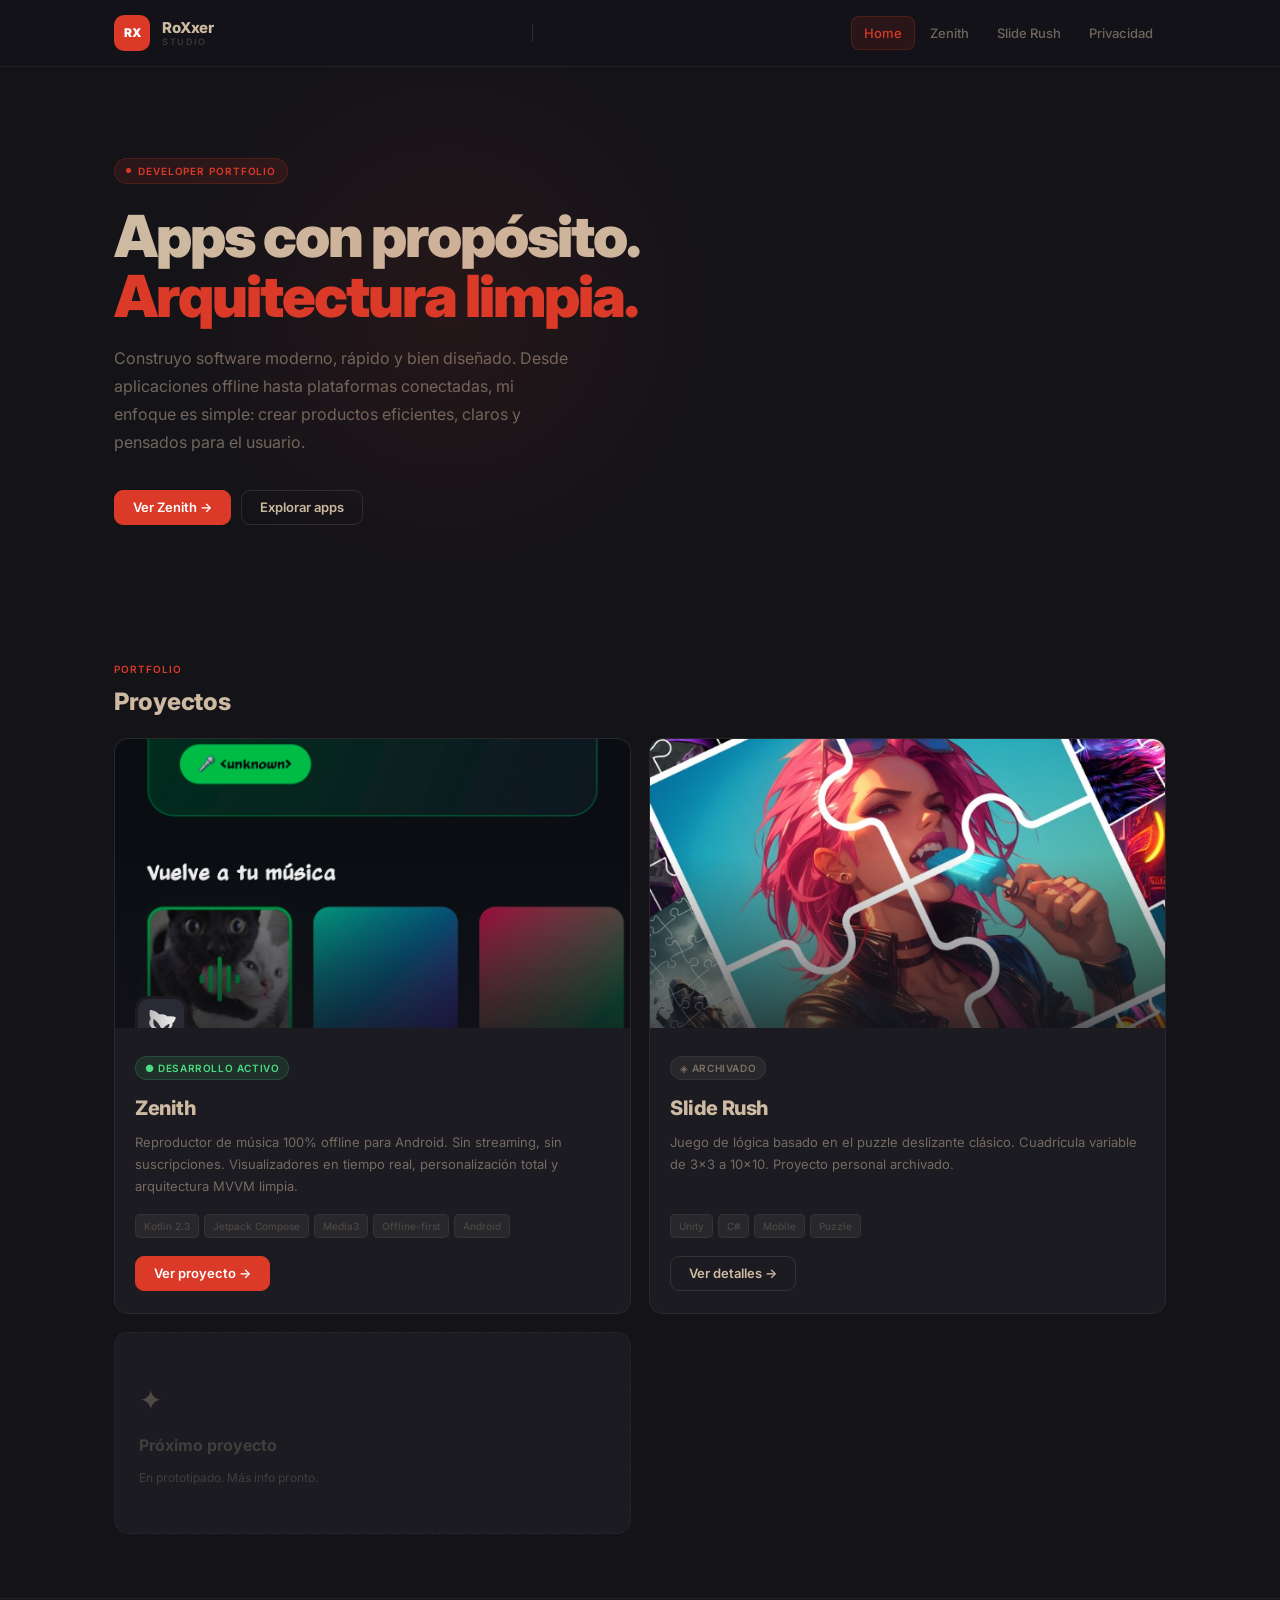
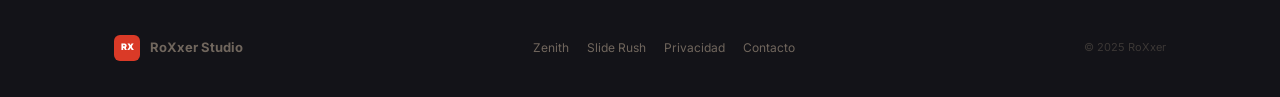
==== commit 8ab2eba0: "Update Index" ====
--- a/index.html
+++ b/index.html
@@ -53,7 +53,8 @@
   <div class="wrap">
     <div class="hero-chip"><span class="dot"></span>Developer Portfolio</div>
     <h1>Apps con propósito.<br><em>Arquitectura limpia.</em></h1>
-    <p>Desarrollo Android enfocado en experiencia real — offline-first, sin backends externos, sin compromiso en calidad.</p>
+    <p>Construyo software moderno, rápido y bien diseñado.
+    Desde aplicaciones offline hasta plataformas conectadas, mi enfoque es simple: crear productos eficientes, claros y pensados para el usuario.</p>
     <div class="hero-cta">
       <a href="zenith.html" class="btn btn-red">Ver Zenith →</a>
       <a href="#apps" class="btn btn-out">Explorar apps</a>
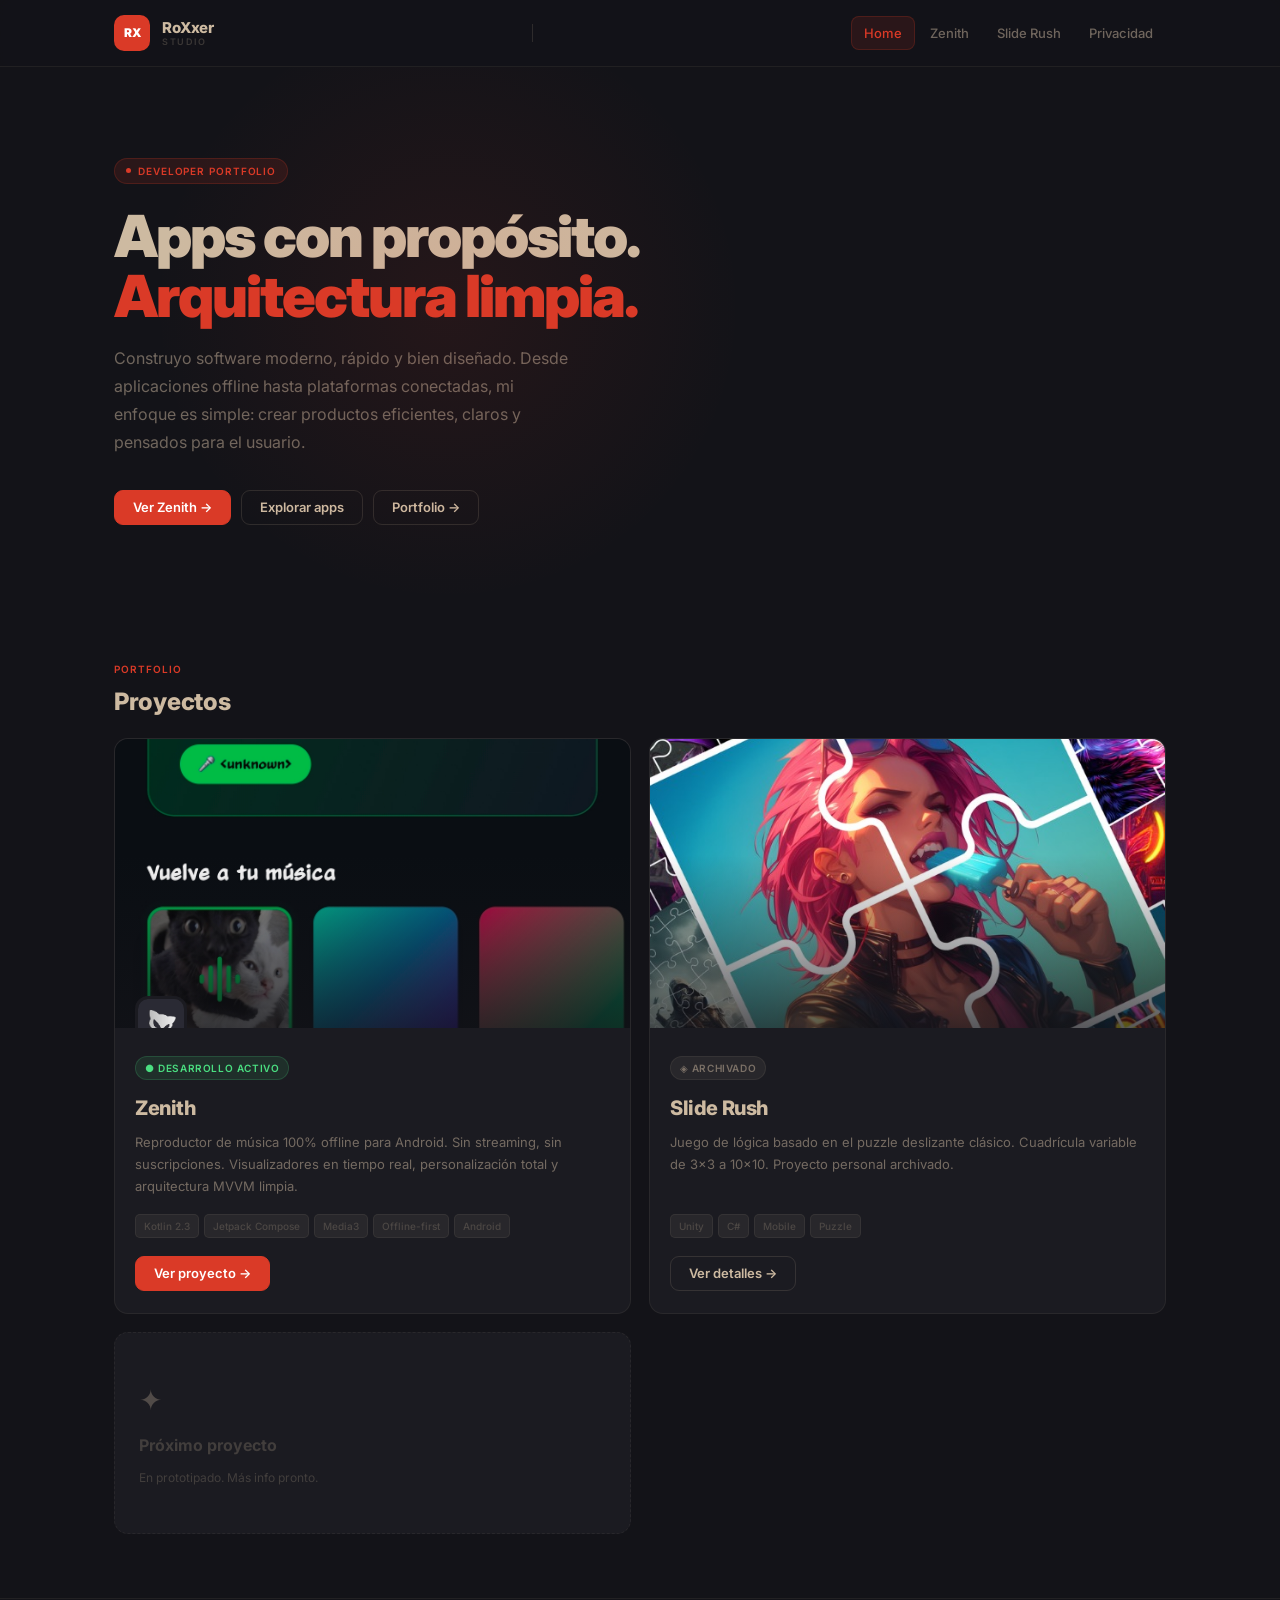
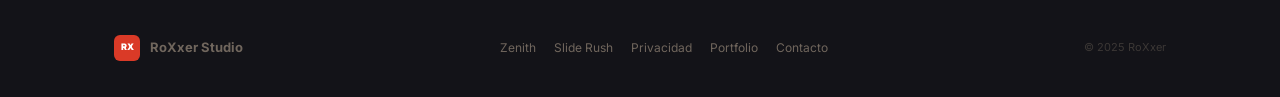
==== commit 48775a3f: "README.md — reescrito" ====
--- a/index.html
+++ b/index.html
@@ -58,6 +58,7 @@
     <div class="hero-cta">
       <a href="zenith.html" class="btn btn-red">Ver Zenith →</a>
       <a href="#apps" class="btn btn-out">Explorar apps</a>
+      <a href="https://roxxerstudio.vercel.app/" target="_blank" rel="noopener" class="btn btn-out">Portfolio →</a>
     </div>
   </div>
 </section>
@@ -137,6 +138,7 @@
         <a href="zenith.html">Zenith</a>
         <a href="slide-rush.html">Slide Rush</a>
         <a href="privacy.html">Privacidad</a>
+        <a href="https://roxxerstudio.vercel.app/" target="_blank" rel="noopener">Portfolio</a>
         <a href="mailto:roxxergamesstudios@gmail.com">Contacto</a>
       </div>
       <span class="foot-copy">© 2025 RoXxer</span>
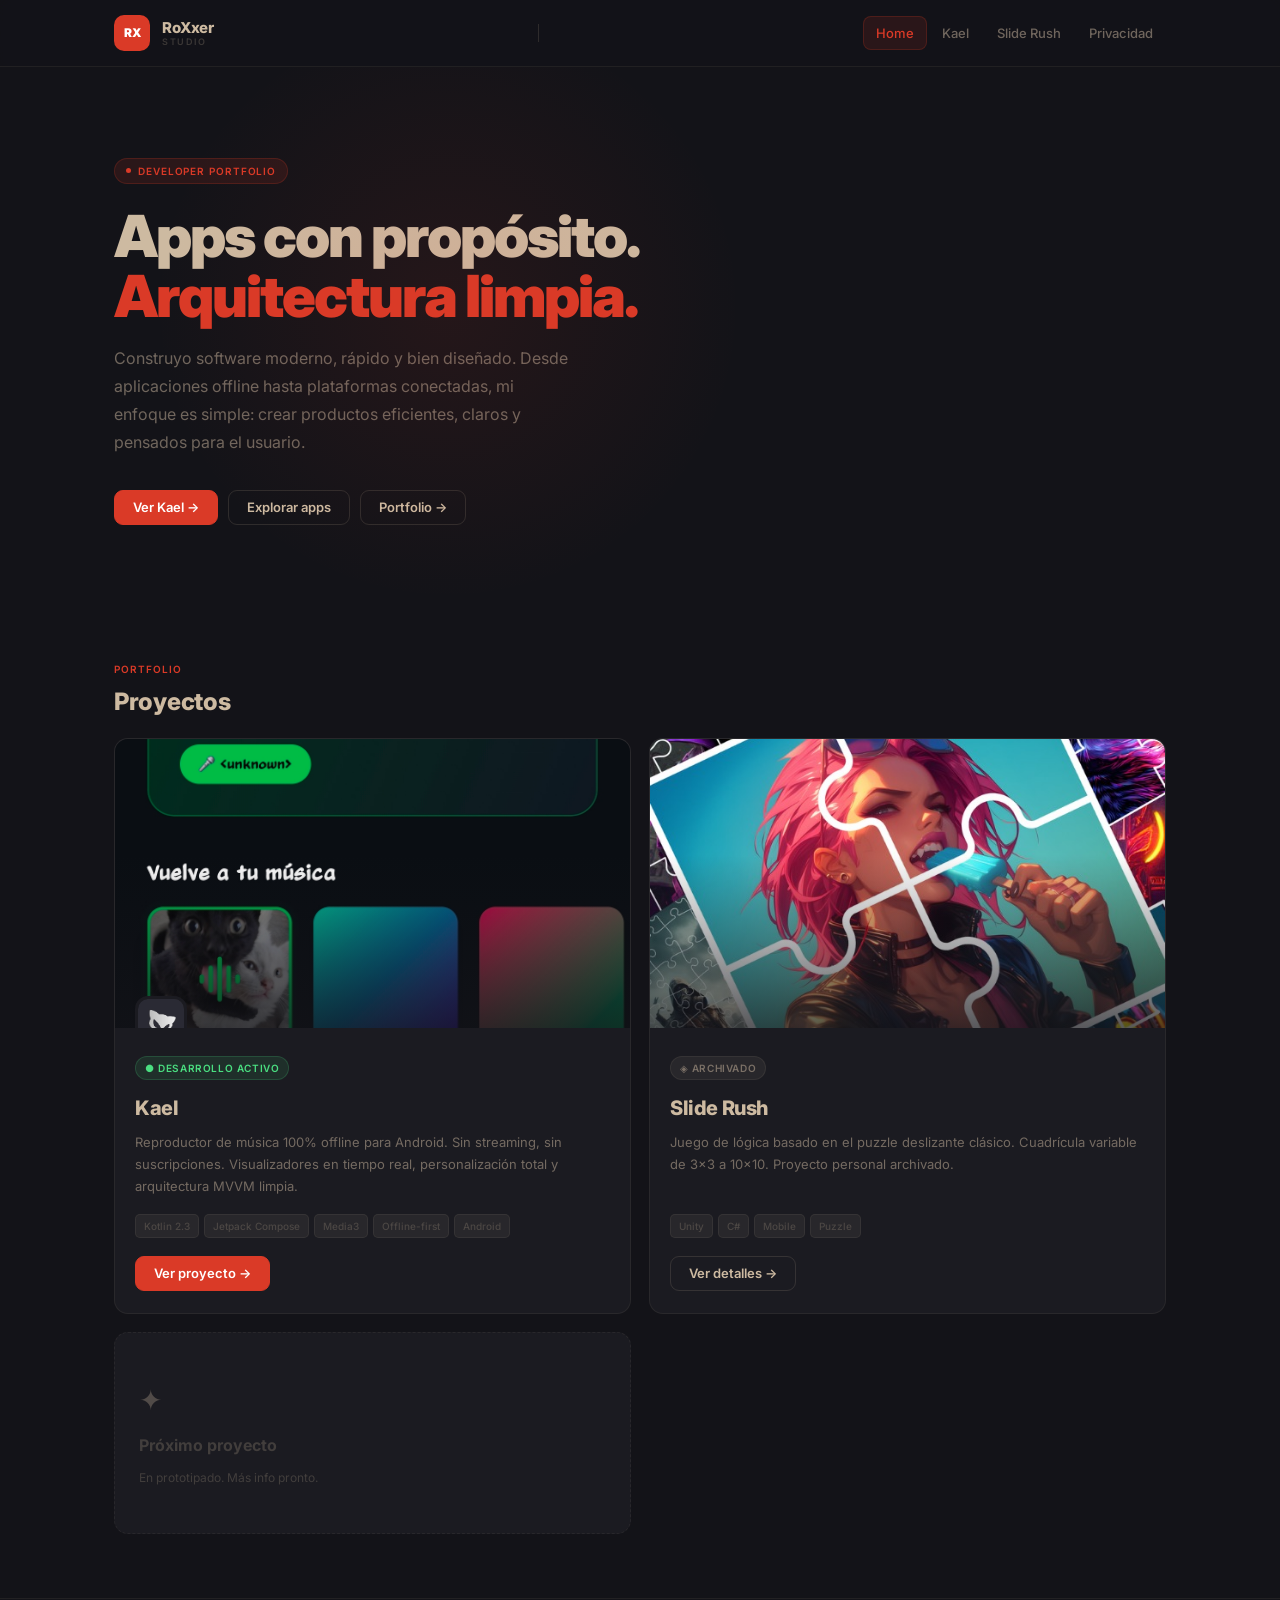
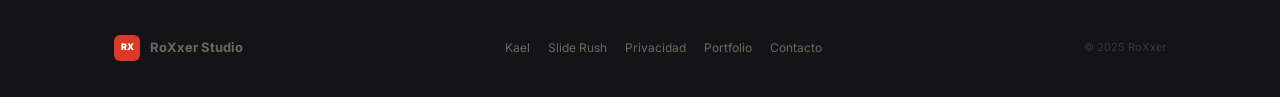
==== commit 843a8ba9: "Change names" ====
--- a/index.html
+++ b/index.html
@@ -28,7 +28,7 @@
       <span class="nav-sep"></span>
       <div class="nav-links">
         <a href="index.html" class="cur">Home</a>
-        <a href="zenith.html">Zenith</a>
+        <a href="kael.html">Kael</a>
         <a href="slide-rush.html">Slide Rush</a>
         <a href="privacy.html">Privacidad</a>
       </div>
@@ -43,7 +43,7 @@
 <div class="mob-overlay" id="mobOverlay">
   <button class="mob-close" id="mobClose" aria-label="Cerrar menú">✕</button>
   <a href="index.html" class="cur">Home</a>
-  <a href="zenith.html">Zenith</a>
+  <a href="kael.html">Kael</a>
   <a href="slide-rush.html">Slide Rush</a>
   <a href="privacy.html">Privacidad</a>
 </div>
@@ -56,7 +56,7 @@
     <p>Construyo software moderno, rápido y bien diseñado.
     Desde aplicaciones offline hasta plataformas conectadas, mi enfoque es simple: crear productos eficientes, claros y pensados para el usuario.</p>
     <div class="hero-cta">
-      <a href="zenith.html" class="btn btn-red">Ver Zenith →</a>
+      <a href="kael.html" class="btn btn-red">Ver Kael →</a>
       <a href="#apps" class="btn btn-out">Explorar apps</a>
       <a href="https://roxxerstudio.vercel.app/" target="_blank" rel="noopener" class="btn btn-out">Portfolio →</a>
     </div>
@@ -71,17 +71,17 @@
 
     <div class="cards">
 
-      <!-- Zenith -->
-      <a href="zenith.html" class="card" aria-label="Ver proyecto Zenith">
+      <!-- Kael -->
+      <a href="kael.html" class="card" aria-label="Ver proyecto Kael">
         <div class="card-cover">
-          <img src="assets/zenith/Zenith1.jpg" alt="Zenith">
+          <img src="assets/kael/Kael1.jpg" alt="Kael">
           <div class="card-icon">
-            <img src="assets/zenith/ICON ZENITH (1).jpg" alt="Zenith icon">
+            <img src="assets/kael/ICON KAEL (1).jpg" alt="Kael icon">
           </div>
         </div>
         <div class="card-body">
           <div class="card-status s-act">● Desarrollo activo</div>
-          <div class="card-name">Zenith</div>
+          <div class="card-name">Kael</div>
           <p class="card-desc">Reproductor de música 100% offline para Android. Sin streaming, sin suscripciones. Visualizadores en tiempo real, personalización total y arquitectura MVVM limpia.</p>
           <div class="tags">
             <span class="tag">Kotlin 2.3</span>
@@ -135,7 +135,7 @@
         <span class="foot-name">RoXxer Studio</span>
       </div>
       <div class="foot-links">
-        <a href="zenith.html">Zenith</a>
+        <a href="kael.html">Kael</a>
         <a href="slide-rush.html">Slide Rush</a>
         <a href="privacy.html">Privacidad</a>
         <a href="https://roxxerstudio.vercel.app/" target="_blank" rel="noopener">Portfolio</a>
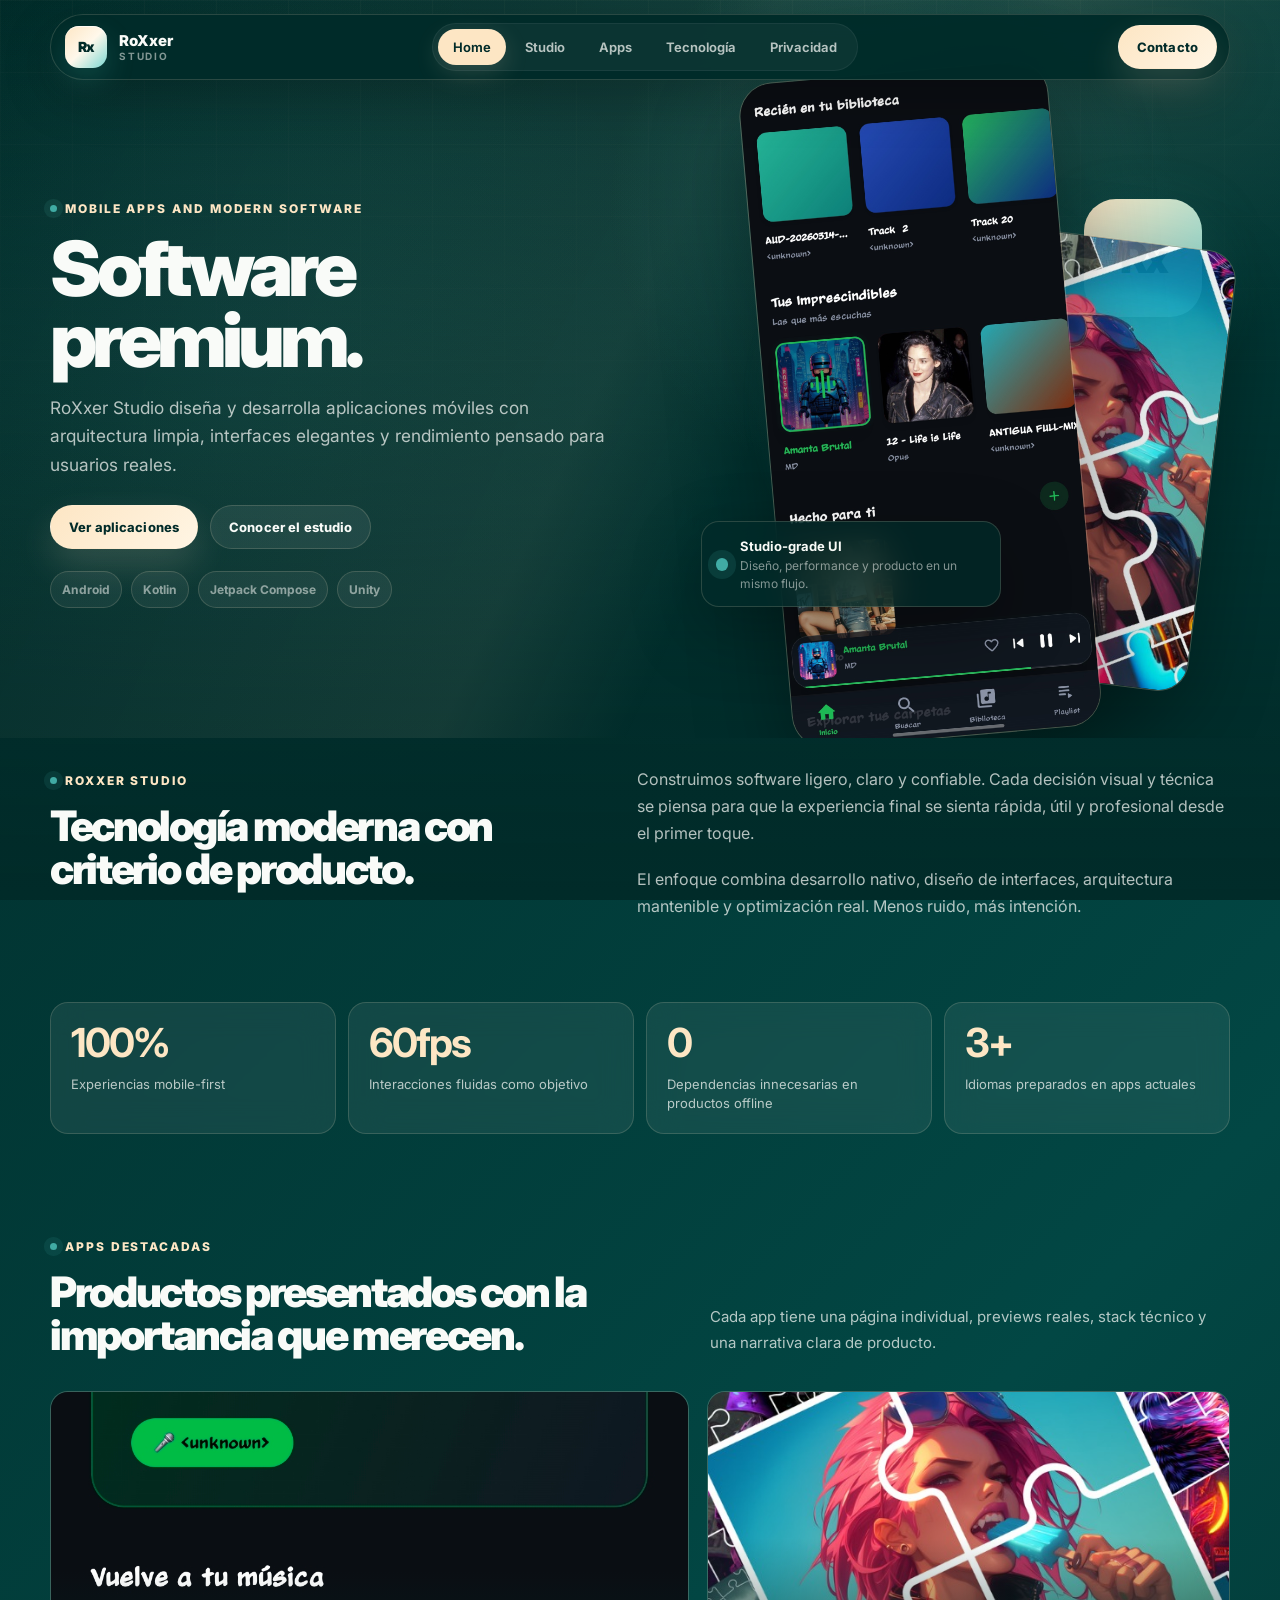
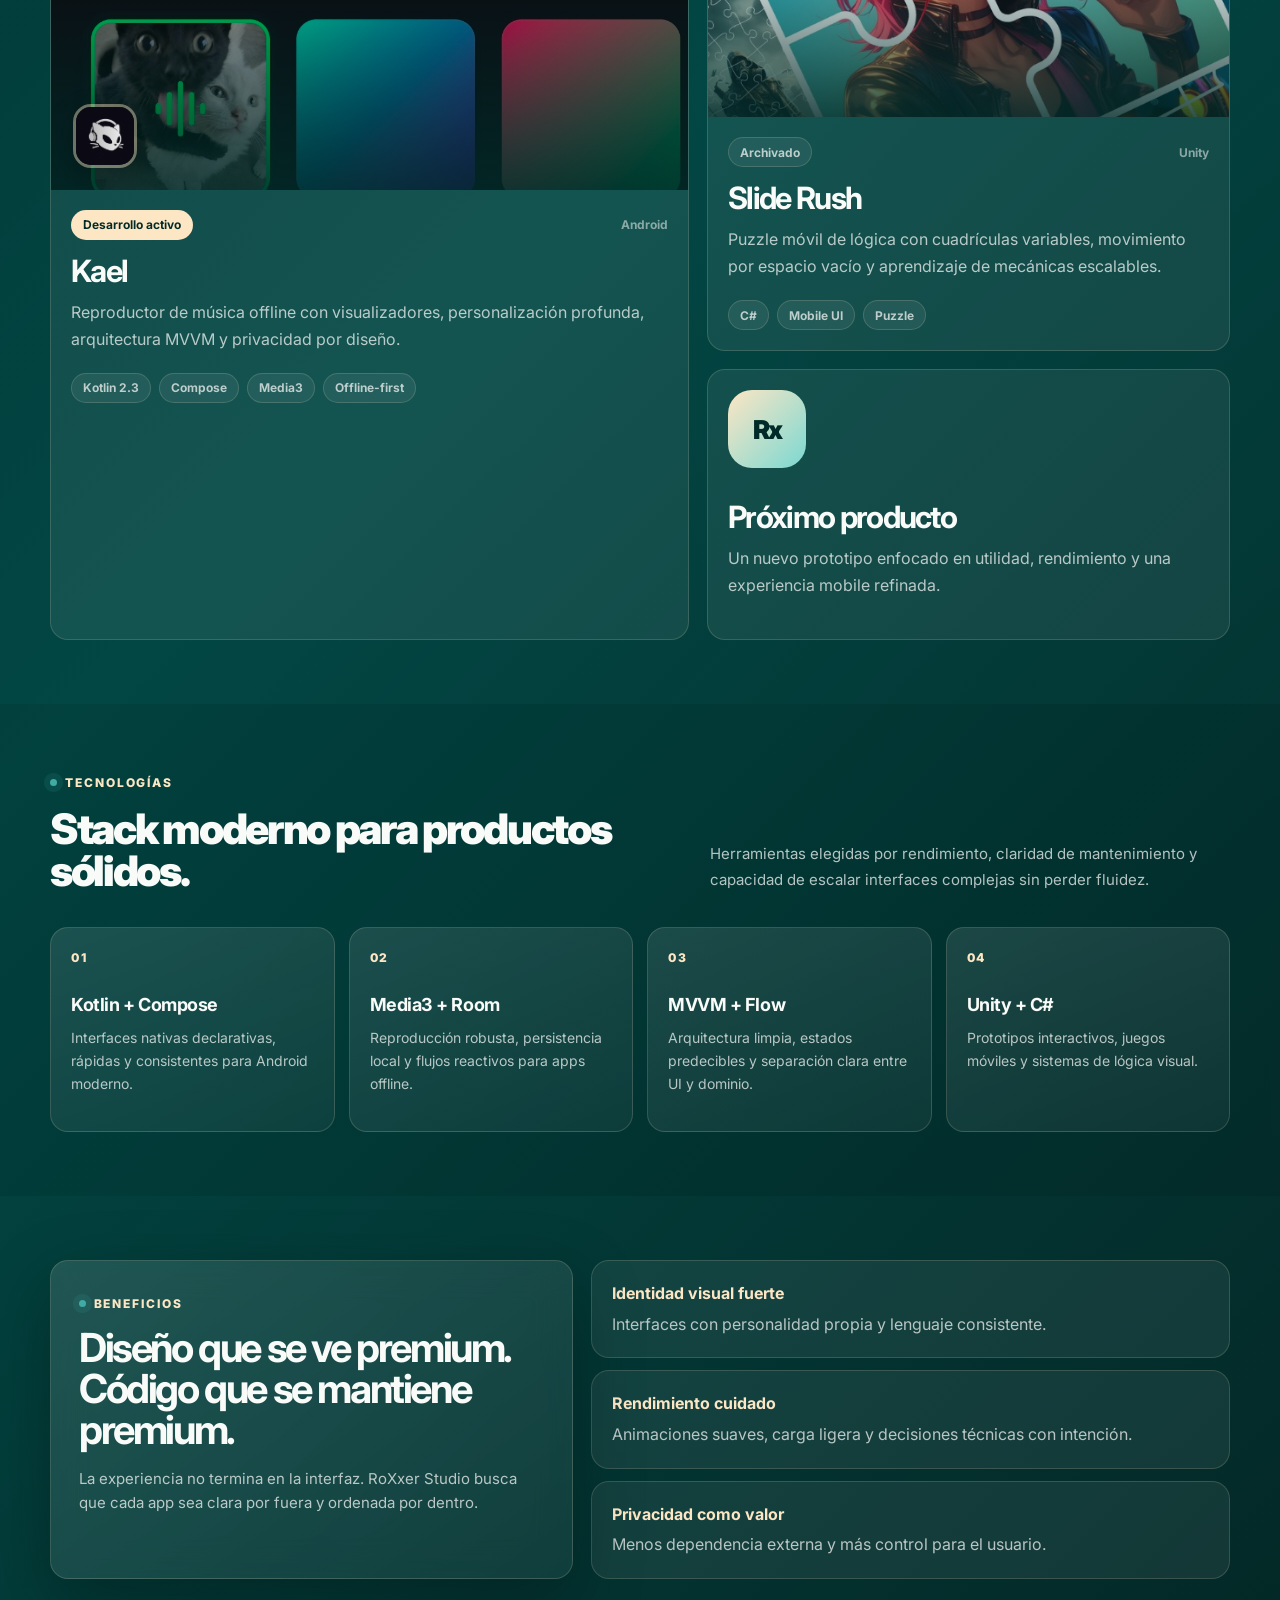
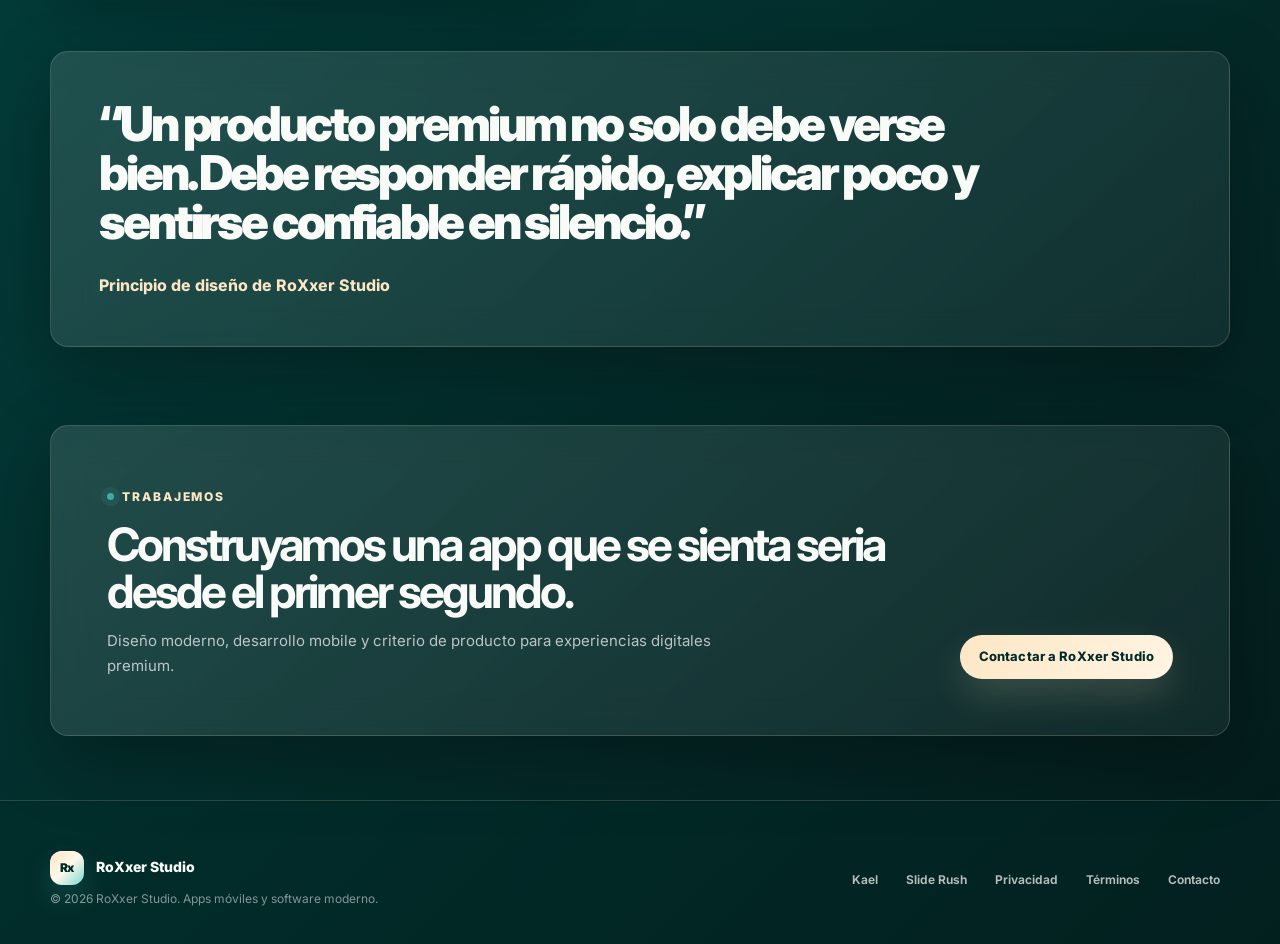
==== commit 37504d5d: "Terminos Y condiciones Añadidos" ====
--- a/index.html
+++ b/index.html
@@ -3,9 +3,9 @@
 <head>
   <meta charset="utf-8" />
   <meta name="viewport" content="width=device-width, initial-scale=1" />
-  <title>RoXxer Studio</title>
-  <meta name="description" content="RoXxer Studio — Apps Android con arquitectura limpia y foco en experiencia real de usuario." />
-  <meta name="theme-color" content="#131318" />
+  <title>RoXxer Studio | Apps móviles y software moderno</title>
+  <meta name="description" content="RoXxer Studio desarrolla aplicaciones móviles y software moderno con diseño premium, arquitectura limpia y experiencias fluidas." />
+  <meta name="theme-color" content="#024744" />
   <link rel="preconnect" href="https://fonts.googleapis.com">
   <link rel="preconnect" href="https://fonts.gstatic.com" crossorigin>
   <link href="https://fonts.googleapis.com/css2?family=Inter:wght@400;500;600;700;800;900&display=swap" rel="stylesheet">
@@ -13,164 +13,262 @@
   <link rel="stylesheet" href="css/index.css">
 </head>
 <body>
-
-<!-- ─── NAVBAR ─── -->
 <header>
   <div class="wrap">
-    <nav>
-      <a href="index.html" class="brand">
-        <div class="brand-logo">RX</div>
-        <div class="brand-text">
+    <nav aria-label="Navegación principal">
+      <a href="index.html" class="brand" aria-label="RoXxer Studio">
+        <span class="brand-logo">Rx</span>
+        <span class="brand-text">
           <span class="brand-name">RoXxer</span>
           <span class="brand-sub">Studio</span>
-        </div>
+        </span>
       </a>
-      <span class="nav-sep"></span>
       <div class="nav-links">
         <a href="index.html" class="cur">Home</a>
-        <a href="kael.html">Kael</a>
-        <a href="slide-rush.html">Slide Rush</a>
+        <a href="#studio">Studio</a>
+        <a href="#apps">Apps</a>
+        <a href="#stack">Tecnología</a>
         <a href="privacy.html">Privacidad</a>
       </div>
-      <button class="burger" id="burger" aria-label="Abrir menú">
-        <span></span><span></span><span></span>
-      </button>
+      <a href="mailto:roxxergamesstudios@gmail.com" class="btn btn-primary nav-cta">Contacto</a>
+      <button class="burger" id="burger" aria-label="Abrir menú"><span></span><span></span><span></span></button>
     </nav>
   </div>
 </header>
 
-<!-- Mobile overlay -->
 <div class="mob-overlay" id="mobOverlay">
-  <button class="mob-close" id="mobClose" aria-label="Cerrar menú">✕</button>
-  <a href="index.html" class="cur">Home</a>
-  <a href="kael.html">Kael</a>
-  <a href="slide-rush.html">Slide Rush</a>
-  <a href="privacy.html">Privacidad</a>
+  <div class="mob-panel">
+    <button class="mob-close" id="mobClose" aria-label="Cerrar menú">×</button>
+    <a href="index.html" class="cur">Home</a>
+    <a href="#studio">Studio</a>
+    <a href="#apps">Apps</a>
+    <a href="#stack">Tecnología</a>
+    <a href="privacy.html">Privacidad</a>
+  </div>
 </div>
 
-<!-- ─── HERO ─── -->
-<section class="hero">
-  <div class="wrap">
-    <div class="hero-chip"><span class="dot"></span>Developer Portfolio</div>
-    <h1>Apps con propósito.<br><em>Arquitectura limpia.</em></h1>
-    <p>Construyo software moderno, rápido y bien diseñado.
-    Desde aplicaciones offline hasta plataformas conectadas, mi enfoque es simple: crear productos eficientes, claros y pensados para el usuario.</p>
-    <div class="hero-cta">
-      <a href="kael.html" class="btn btn-red">Ver Kael →</a>
-      <a href="#apps" class="btn btn-out">Explorar apps</a>
-      <a href="https://roxxerstudio.vercel.app/" target="_blank" rel="noopener" class="btn btn-out">Portfolio →</a>
-    </div>
-  </div>
-</section>
-
-<!-- ─── APPS ─── -->
-<section class="sec" id="apps">
-  <div class="wrap">
-    <div class="sec-label">Portfolio</div>
-    <div class="sec-title">Proyectos</div>
-
-    <div class="cards">
-
-      <!-- Kael -->
-      <a href="kael.html" class="card" aria-label="Ver proyecto Kael">
-        <div class="card-cover">
-          <img src="assets/kael/Kael1.jpg" alt="Kael">
-          <div class="card-icon">
-            <img src="assets/kael/ICON KAEL (1).jpg" alt="Kael icon">
-          </div>
-        </div>
-        <div class="card-body">
-          <div class="card-status s-act">● Desarrollo activo</div>
-          <div class="card-name">Kael</div>
-          <p class="card-desc">Reproductor de música 100% offline para Android. Sin streaming, sin suscripciones. Visualizadores en tiempo real, personalización total y arquitectura MVVM limpia.</p>
-          <div class="tags">
-            <span class="tag">Kotlin 2.3</span>
-            <span class="tag">Jetpack Compose</span>
-            <span class="tag">Media3</span>
-            <span class="tag">Offline-first</span>
-            <span class="tag">Android</span>
-          </div>
-          <span class="btn btn-red" style="align-self:flex-start; pointer-events:none;">Ver proyecto →</span>
-        </div>
-      </a>
-
-      <!-- Slide Rush -->
-      <a href="slide-rush.html" class="card" aria-label="Ver proyecto Slide Rush">
-        <div class="card-cover">
-          <img src="assets/slide-rush/SlideRushPortada.jpeg" alt="Slide Rush">
-        </div>
-        <div class="card-body">
-          <div class="card-status s-arc">◈ Archivado</div>
-          <div class="card-name">Slide Rush</div>
-          <p class="card-desc">Juego de lógica basado en el puzzle deslizante clásico. Cuadrícula variable de 3×3 a 10×10. Proyecto personal archivado.</p>
-          <div class="tags">
-            <span class="tag">Unity</span>
-            <span class="tag">C#</span>
-            <span class="tag">Mobile</span>
-            <span class="tag">Puzzle</span>
-          </div>
-          <span class="btn btn-out" style="align-self:flex-start; pointer-events:none;">Ver detalles →</span>
-        </div>
-      </a>
-
-      <!-- Próximamente -->
-      <div class="card card-soon">
-        <div class="soon-body">
-          <div class="soon-icon">✦</div>
-          <div class="soon-title">Próximo proyecto</div>
-          <p class="soon-sub">En prototipado. Más info pronto.</p>
-        </div>
-      </div>
-
-    </div>
-  </div>
-</section>
-
-<!-- ─── FOOTER ─── -->
+<main>
+  <section class="hero">
+    <div class="hero-ambient" aria-hidden="true"></div>
+    <div class="wrap hero-grid">
+      <div class="hero-copy reveal">
+        <div class="eyebrow">Mobile apps and modern software</div>
+        <h1>Software premium.</h1>
+        <p>RoXxer Studio diseña y desarrolla aplicaciones móviles con arquitectura limpia, interfaces elegantes y rendimiento pensado para usuarios reales.</p>
+        <div class="hero-actions">
+          <a href="#apps" class="btn btn-primary">Ver aplicaciones</a>
+          <a href="#studio" class="btn btn-secondary">Conocer el estudio</a>
+        </div>
+        <div class="hero-proof">
+          <span>Android</span>
+          <span>Kotlin</span>
+          <span>Jetpack Compose</span>
+          <span>Unity</span>
+        </div>
+      </div>
+
+      <div class="hero-visual reveal" aria-label="Previews de aplicaciones RoXxer Studio">
+        <div class="device device-main">
+          <img src="assets/kael/Kael2 (1).jpg" alt="Preview de Kael">
+        </div>
+        <div class="device device-side">
+          <img src="assets/slide-rush/SlideRushPortada.jpeg" alt="Preview de Slide Rush">
+        </div>
+        <div class="rx-mark">Rx</div>
+        <div class="signal-card">
+          <span class="signal-dot"></span>
+          <div>
+            <strong>Studio-grade UI</strong>
+            <small>Diseño, performance y producto en un mismo flujo.</small>
+          </div>
+        </div>
+      </div>
+    </div>
+  </section>
+
+  <section class="section studio-section" id="studio">
+    <div class="wrap studio-grid">
+      <div class="reveal">
+        <div class="eyebrow">RoXxer Studio</div>
+        <h2 class="section-title">Tecnología moderna con criterio de producto.</h2>
+      </div>
+      <div class="studio-copy reveal">
+        <p>Construimos software ligero, claro y confiable. Cada decisión visual y técnica se piensa para que la experiencia final se sienta rápida, útil y profesional desde el primer toque.</p>
+        <p>El enfoque combina desarrollo nativo, diseño de interfaces, arquitectura mantenible y optimización real. Menos ruido, más intención.</p>
+      </div>
+    </div>
+  </section>
+
+  <section class="section stats-band" aria-label="Indicadores de RoXxer Studio">
+    <div class="wrap stats-grid">
+      <div class="stat reveal"><strong>100%</strong><span>Experiencias mobile-first</span></div>
+      <div class="stat reveal"><strong>60fps</strong><span>Interacciones fluidas como objetivo</span></div>
+      <div class="stat reveal"><strong>0</strong><span>Dependencias innecesarias en productos offline</span></div>
+      <div class="stat reveal"><strong>3+</strong><span>Idiomas preparados en apps actuales</span></div>
+    </div>
+  </section>
+
+  <section class="section" id="apps">
+    <div class="wrap">
+      <div class="section-head reveal">
+        <div>
+          <div class="eyebrow">Apps destacadas</div>
+          <h2 class="section-title">Productos presentados con la importancia que merecen.</h2>
+        </div>
+        <p class="section-copy">Cada app tiene una página individual, previews reales, stack técnico y una narrativa clara de producto.</p>
+      </div>
+
+      <div class="app-grid">
+        <a href="kael.html" class="app-card app-card-featured reveal" aria-label="Ver proyecto Kael">
+          <div class="app-media">
+            <img src="assets/kael/Kael1.jpg" alt="Kael">
+            <span class="app-icon"><img src="assets/kael/ICON KAEL (1).jpg" alt=""></span>
+          </div>
+          <div class="app-body">
+            <div class="app-meta">
+              <span class="status-pill pill">Desarrollo activo</span>
+              <span>Android</span>
+            </div>
+            <h3>Kael</h3>
+            <p>Reproductor de música offline con visualizadores, personalización profunda, arquitectura MVVM y privacidad por diseño.</p>
+            <div class="pill-row">
+              <span class="pill">Kotlin 2.3</span>
+              <span class="pill">Compose</span>
+              <span class="pill">Media3</span>
+              <span class="pill">Offline-first</span>
+            </div>
+          </div>
+        </a>
+
+        <a href="slide-rush.html" class="app-card reveal" aria-label="Ver proyecto Slide Rush">
+          <div class="app-media">
+            <img src="assets/slide-rush/SlideRushPortada.jpeg" alt="Slide Rush">
+          </div>
+          <div class="app-body">
+            <div class="app-meta">
+              <span class="pill">Archivado</span>
+              <span>Unity</span>
+            </div>
+            <h3>Slide Rush</h3>
+            <p>Puzzle móvil de lógica con cuadrículas variables, movimiento por espacio vacío y aprendizaje de mecánicas escalables.</p>
+            <div class="pill-row">
+              <span class="pill">C#</span>
+              <span class="pill">Mobile UI</span>
+              <span class="pill">Puzzle</span>
+            </div>
+          </div>
+        </a>
+
+        <div class="app-card next-card reveal">
+          <div class="next-symbol">Rx</div>
+          <h3>Próximo producto</h3>
+          <p>Un nuevo prototipo enfocado en utilidad, rendimiento y una experiencia mobile refinada.</p>
+        </div>
+      </div>
+    </div>
+  </section>
+
+  <section class="section stack-section" id="stack">
+    <div class="wrap">
+      <div class="section-head reveal">
+        <div>
+          <div class="eyebrow">Tecnologías</div>
+          <h2 class="section-title">Stack moderno para productos sólidos.</h2>
+        </div>
+        <p class="section-copy">Herramientas elegidas por rendimiento, claridad de mantenimiento y capacidad de escalar interfaces complejas sin perder fluidez.</p>
+      </div>
+      <div class="tech-grid">
+        <div class="tech-card reveal"><span>01</span><h3>Kotlin + Compose</h3><p>Interfaces nativas declarativas, rápidas y consistentes para Android moderno.</p></div>
+        <div class="tech-card reveal"><span>02</span><h3>Media3 + Room</h3><p>Reproducción robusta, persistencia local y flujos reactivos para apps offline.</p></div>
+        <div class="tech-card reveal"><span>03</span><h3>MVVM + Flow</h3><p>Arquitectura limpia, estados predecibles y separación clara entre UI y dominio.</p></div>
+        <div class="tech-card reveal"><span>04</span><h3>Unity + C#</h3><p>Prototipos interactivos, juegos móviles y sistemas de lógica visual.</p></div>
+      </div>
+    </div>
+  </section>
+
+  <section class="section benefits-section">
+    <div class="wrap benefits-grid">
+      <div class="benefit-panel reveal">
+        <div class="eyebrow">Beneficios</div>
+        <h2>Diseño que se ve premium. Código que se mantiene premium.</h2>
+        <p>La experiencia no termina en la interfaz. RoXxer Studio busca que cada app sea clara por fuera y ordenada por dentro.</p>
+      </div>
+      <div class="benefit-list">
+        <div class="benefit reveal"><strong>Identidad visual fuerte</strong><span>Interfaces con personalidad propia y lenguaje consistente.</span></div>
+        <div class="benefit reveal"><strong>Rendimiento cuidado</strong><span>Animaciones suaves, carga ligera y decisiones técnicas con intención.</span></div>
+        <div class="benefit reveal"><strong>Privacidad como valor</strong><span>Menos dependencia externa y más control para el usuario.</span></div>
+      </div>
+    </div>
+  </section>
+
+  <section class="section quote-section">
+    <div class="wrap">
+      <figure class="quote-card reveal">
+        <blockquote>“Un producto premium no solo debe verse bien. Debe responder rápido, explicar poco y sentirse confiable en silencio.”</blockquote>
+        <figcaption>Principio de diseño de RoXxer Studio</figcaption>
+      </figure>
+    </div>
+  </section>
+
+  <section class="section cta-section">
+    <div class="wrap">
+      <div class="cta-card reveal">
+        <div>
+          <div class="eyebrow">Trabajemos</div>
+          <h2>Construyamos una app que se sienta seria desde el primer segundo.</h2>
+          <p>Diseño moderno, desarrollo mobile y criterio de producto para experiencias digitales premium.</p>
+        </div>
+        <a href="mailto:roxxergamesstudios@gmail.com" class="btn btn-primary">Contactar a RoXxer Studio</a>
+      </div>
+    </div>
+  </section>
+</main>
+
 <footer>
   <div class="wrap">
     <div class="foot">
-      <div class="foot-brand">
-        <div class="foot-logo">RX</div>
-        <span class="foot-name">RoXxer Studio</span>
+      <div>
+        <div class="foot-brand">
+          <span class="foot-logo">Rx</span>
+          <span class="foot-name">RoXxer Studio</span>
+        </div>
+        <div class="foot-copy">© 2026 RoXxer Studio. Apps móviles y software moderno.</div>
       </div>
       <div class="foot-links">
         <a href="kael.html">Kael</a>
         <a href="slide-rush.html">Slide Rush</a>
         <a href="privacy.html">Privacidad</a>
-        <a href="https://roxxerstudio.vercel.app/" target="_blank" rel="noopener">Portfolio</a>
+        <a href="terms.html">Términos</a>
         <a href="mailto:roxxergamesstudios@gmail.com">Contacto</a>
       </div>
-      <span class="foot-copy">© 2025 RoXxer</span>
     </div>
   </div>
 </footer>
 
 <script>
-  const burger = document.getElementById('burger');
-  const overlay = document.getElementById('mobOverlay');
-  const closeBtn = document.getElementById('mobClose');
-
-  burger?.addEventListener('click', () => {
-    overlay.classList.add('open');
-    burger.classList.add('open');
+  const burger = document.getElementById("burger");
+  const overlay = document.getElementById("mobOverlay");
+  const closeBtn = document.getElementById("mobClose");
+  const closeMenu = () => {
+    overlay?.classList.remove("open");
+    burger?.classList.remove("open");
+  };
+  burger?.addEventListener("click", () => {
+    overlay?.classList.add("open");
+    burger.classList.add("open");
   });
-  closeBtn?.addEventListener('click', () => {
-    overlay.classList.remove('open');
-    burger.classList.remove('open');
+  closeBtn?.addEventListener("click", closeMenu);
+  overlay?.querySelectorAll("a").forEach((link) => link.addEventListener("click", closeMenu));
+  document.addEventListener("keydown", (event) => {
+    if (event.key === "Escape") closeMenu();
   });
-  overlay?.querySelectorAll('a').forEach(a =>
-    a.addEventListener('click', () => {
-      overlay.classList.remove('open');
-      burger.classList.remove('open');
-    })
-  );
-  document.addEventListener('keydown', e => {
-    if (e.key === 'Escape') {
-      overlay.classList.remove('open');
-      burger.classList.remove('open');
-    }
-  });
+
+  const reveal = new IntersectionObserver((entries) => {
+    entries.forEach((entry) => {
+      if (entry.isIntersecting) entry.target.classList.add("in");
+    });
+  }, { threshold: 0.12 });
+  document.querySelectorAll(".reveal").forEach((el) => reveal.observe(el));
 </script>
 </body>
 </html>
--- a/css/base.css
+++ b/css/base.css
@@ -1,241 +1,408 @@
-/* ══════════════════════════════════════════════════
-   BASE — RoXxer Studio  |  Shared design system
-══════════════════════════════════════════════════ */
-
-/* ── Variables ── */
+/* RoXxer Studio shared design system */
 :root {
-  --bg:      #131318;
-  --sur:     #1b1b21;
-  --sur2:    #202028;
-  --text:    #CDBAA1;
-  --dim:     rgba(205,186,161,.5);
-  --dim2:    rgba(205,186,161,.22);
-  --acc:     #DA3A27;
-  --a-dim:   rgba(218,58,39,.12);
-  --a-glow:  rgba(218,58,39,.06);
-  --bdr:     rgba(205,186,161,.08);
-  --bdr2:    rgba(205,186,161,.15);
-  --ok:      #4ade80;
-  --max:     1100px;
-  --r:       14px;
-  --r-sm:    10px;
-}
-
-/* ── Reset ── */
+  --green-950: #012b29;
+  --green-900: #024744;
+  --green-800: #075955;
+  --mint-500: #40aba4;
+  --mint-300: #7bd8d2;
+  --cream-200: #fde6c4;
+  --cream-100: #fff3df;
+  --ink-950: #07110f;
+  --ink-900: #101816;
+  --ink-700: #273533;
+  --text: #f9fbf8;
+  --muted: rgba(249, 251, 248, .72);
+  --soft: rgba(249, 251, 248, .52);
+  --line: rgba(253, 230, 196, .16);
+  --line-strong: rgba(253, 230, 196, .28);
+  --glass: rgba(255, 255, 255, .075);
+  --glass-strong: rgba(255, 255, 255, .12);
+  --shadow: 0 24px 70px rgba(0, 0, 0, .28);
+  --max: 1180px;
+  --r: 18px;
+  --r-sm: 12px;
+}
+
 *, *::before, *::after { box-sizing: border-box; margin: 0; padding: 0; }
 html { scroll-behavior: smooth; }
 body {
-  background: var(--bg);
+  min-height: 100vh;
+  background:
+    radial-gradient(circle at 18% 10%, rgba(64, 171, 164, .18), transparent 30rem),
+    radial-gradient(circle at 84% 0%, rgba(253, 230, 196, .15), transparent 24rem),
+    linear-gradient(135deg, var(--green-950), var(--green-900) 44%, #041b1a);
   color: var(--text);
-  font-family: 'Inter', system-ui, -apple-system, sans-serif;
+  font-family: "Inter", "Manrope", system-ui, -apple-system, BlinkMacSystemFont, "Segoe UI", sans-serif;
   line-height: 1.6;
   -webkit-font-smoothing: antialiased;
-  -moz-osx-font-smoothing: grayscale;
-}
+  text-rendering: optimizeLegibility;
+  overflow-x: hidden;
+}
+body::before {
+  content: "";
+  position: fixed;
+  inset: 0;
+  z-index: -2;
+  background-image:
+    linear-gradient(rgba(253, 230, 196, .035) 1px, transparent 1px),
+    linear-gradient(90deg, rgba(253, 230, 196, .035) 1px, transparent 1px);
+  background-size: 72px 72px;
+  mask-image: linear-gradient(to bottom, rgba(0,0,0,.9), transparent 78%);
+}
+body::after {
+  content: "";
+  position: fixed;
+  inset: 0;
+  z-index: -1;
+  pointer-events: none;
+  background: linear-gradient(to bottom, rgba(1, 43, 41, .08), rgba(1, 43, 41, .88) 78%, rgba(1, 43, 41, .98));
+}
+
 a { color: inherit; text-decoration: none; }
 img, video { display: block; max-width: 100%; }
-button { cursor: pointer; font-family: inherit; border: none; background: none; }
-
-/* ── Layout ── */
-.wrap { max-width: var(--max); margin: 0 auto; padding: 0 24px; }
-
-/* ══════════════════════════════════════
-   NAVBAR
-══════════════════════════════════════ */
+button { border: 0; background: none; color: inherit; cursor: pointer; font: inherit; }
+::selection { background: rgba(64, 171, 164, .34); color: #fff; }
+
+.wrap { width: min(100% - 40px, var(--max)); margin: 0 auto; }
+.page-shell { padding-top: 86px; }
+
 header {
-  position: sticky; top: 0; z-index: 100;
-  backdrop-filter: blur(18px) saturate(200%);
-  background: rgba(19,19,24,.92);
-  border-bottom: 1px solid var(--bdr);
+  position: fixed;
+  top: 14px;
+  left: 0;
+  right: 0;
+  z-index: 100;
+  pointer-events: none;
 }
 nav {
-  display: flex; align-items: center;
-  justify-content: space-between; height: 66px;
-}
-
-/* Brand */
-.brand { display: flex; align-items: center; gap: 12px; }
-.brand-logo {
-  width: 36px; height: 36px;
-  background: var(--acc); border-radius: 10px;
-  display: grid; place-items: center;
-  font-size: 12px; font-weight: 900; color: #fff;
-  letter-spacing: -.5px; flex-shrink: 0;
-  transition: transform .2s, opacity .2s;
-}
-.brand:hover .brand-logo { transform: scale(.93); }
-.brand-text { display: flex; flex-direction: column; gap: 1px; }
-.brand-name {
-  font-size: 15px; font-weight: 800;
-  letter-spacing: -.4px; line-height: 1.1; color: var(--text);
-}
-.brand-sub {
-  font-size: 9px; font-weight: 600; color: var(--dim2);
-  letter-spacing: .18em; text-transform: uppercase; line-height: 1;
-}
-
-/* Separator */
-.nav-sep {
-  width: 1px; height: 18px;
-  background: var(--bdr2); margin: 0 4px; flex-shrink: 0;
-}
-
-/* Links */
-.nav-links { display: flex; align-items: center; gap: 2px; }
+  height: 66px;
+  pointer-events: auto;
+  display: flex;
+  align-items: center;
+  justify-content: space-between;
+  gap: 18px;
+  padding: 0 12px 0 14px;
+  border: 1px solid var(--line);
+  border-radius: 999px;
+  background: rgba(1, 43, 41, .96);
+  box-shadow: 0 18px 50px rgba(0, 0, 0, .22);
+  backdrop-filter: blur(24px) saturate(150%);
+}
+.brand { display: inline-flex; align-items: center; gap: 12px; min-width: 0; }
+.brand-logo,
+.foot-logo {
+  display: grid;
+  place-items: center;
+  flex: 0 0 auto;
+  color: var(--green-950);
+  background:
+    linear-gradient(135deg, var(--cream-200), #fff8eb 50%, var(--mint-300));
+  box-shadow: inset 0 1px 0 rgba(255,255,255,.72), 0 12px 28px rgba(64, 171, 164, .22);
+  font-weight: 900;
+  letter-spacing: -.04em;
+}
+.brand-logo { width: 42px; height: 42px; border-radius: 14px; font-size: 14px; }
+.brand-text { display: flex; flex-direction: column; line-height: 1.05; }
+.brand-name { font-size: 15px; font-weight: 850; letter-spacing: -.02em; }
+.brand-sub { margin-top: 2px; color: var(--soft); font-size: 10px; font-weight: 700; letter-spacing: .18em; text-transform: uppercase; }
+
+.nav-links {
+  display: flex;
+  align-items: center;
+  gap: 4px;
+  padding: 5px;
+  border-radius: 999px;
+  background: rgba(255,255,255,.045);
+  border: 1px solid rgba(255,255,255,.06);
+}
 .nav-links a {
-  font-size: 13px; font-weight: 500; color: var(--dim);
-  padding: 6px 12px; border-radius: 8px;
-  border: 1px solid transparent;
-  transition: color .15s, background .15s, border-color .15s;
-}
-.nav-links a:hover { color: var(--text); background: var(--bdr); }
-.nav-links a.cur {
-  color: var(--acc);
-  background: var(--a-dim);
-  border-color: rgba(218,58,39,.2);
-}
-
-/* Burger (3-line icon) */
+  position: relative;
+  display: inline-flex;
+  align-items: center;
+  min-height: 36px;
+  padding: 0 15px;
+  border-radius: 999px;
+  color: var(--muted);
+  font-size: 13px;
+  font-weight: 650;
+  transition: color .2s ease, background .2s ease, transform .2s ease;
+}
+.nav-links a:hover { color: var(--text); background: rgba(255,255,255,.07); transform: translateY(-1px); }
+.nav-links a.cur { color: var(--green-950); background: var(--cream-200); box-shadow: 0 8px 24px rgba(253, 230, 196, .15); }
+.nav-cta { display: inline-flex; }
+
 .burger {
   display: none;
-  width: 36px; height: 36px;
-  background: var(--sur); border: 1px solid var(--bdr);
-  border-radius: 8px;
-  align-items: center; justify-content: center;
-  flex-direction: column; gap: 5px;
-  transition: background .15s, border-color .15s;
-}
-.burger:hover { background: var(--sur2); border-color: var(--bdr2); }
+  width: 42px;
+  height: 42px;
+  border-radius: 14px;
+  border: 1px solid var(--line);
+  background: rgba(255,255,255,.07);
+  align-items: center;
+  justify-content: center;
+  flex-direction: column;
+  gap: 5px;
+}
 .burger span {
-  display: block; width: 15px; height: 1.5px;
-  background: var(--dim); border-radius: 2px;
-  transition: transform .22s, opacity .22s;
-}
-.burger.open span:nth-child(1) { transform: translateY(6.5px) rotate(45deg); }
-.burger.open span:nth-child(2) { opacity: 0; transform: scaleX(0); }
-.burger.open span:nth-child(3) { transform: translateY(-6.5px) rotate(-45deg); }
-
-@media (max-width: 640px) {
-  .nav-sep, .nav-links { display: none; }
+  width: 16px;
+  height: 2px;
+  border-radius: 99px;
+  background: var(--cream-200);
+  transition: transform .25s ease, opacity .25s ease;
+}
+.burger.open span:nth-child(1) { transform: translateY(7px) rotate(45deg); }
+.burger.open span:nth-child(2) { opacity: 0; }
+.burger.open span:nth-child(3) { transform: translateY(-7px) rotate(-45deg); }
+
+.mob-overlay {
+  position: fixed;
+  inset: 0;
+  z-index: 200;
+  display: none;
+  place-items: center;
+  padding: 30px;
+  background: rgba(1, 24, 23, .94);
+  backdrop-filter: blur(26px);
+}
+.mob-overlay.open { display: grid; }
+.mob-panel {
+  width: min(100%, 420px);
+  display: grid;
+  gap: 10px;
+  padding: 18px;
+  border: 1px solid var(--line);
+  border-radius: 24px;
+  background: rgba(255,255,255,.08);
+  box-shadow: var(--shadow);
+}
+.mob-close {
+  justify-self: end;
+  width: 42px;
+  height: 42px;
+  border-radius: 14px;
+  background: rgba(255,255,255,.08);
+  border: 1px solid var(--line);
+  font-size: 22px;
+}
+.mob-overlay a {
+  padding: 15px 16px;
+  border-radius: 16px;
+  color: var(--muted);
+  font-size: 24px;
+  font-weight: 820;
+  letter-spacing: -.03em;
+}
+.mob-overlay a.cur,
+.mob-overlay a:hover { color: var(--green-950); background: var(--cream-200); }
+
+.btn {
+  display: inline-flex;
+  align-items: center;
+  justify-content: center;
+  gap: 9px;
+  min-height: 44px;
+  padding: 0 18px;
+  border-radius: 999px;
+  border: 1px solid transparent;
+  font-size: 13px;
+  font-weight: 760;
+  letter-spacing: .01em;
+  transition: transform .22s ease, box-shadow .22s ease, border-color .22s ease, background .22s ease;
+}
+.btn:hover { transform: translateY(-2px); }
+.btn-primary {
+  color: var(--green-950);
+  background: linear-gradient(135deg, var(--cream-200), #fff5e4);
+  box-shadow: 0 16px 36px rgba(253, 230, 196, .16);
+}
+.btn-primary:hover { box-shadow: 0 20px 44px rgba(253, 230, 196, .22); }
+.btn-secondary {
+  color: var(--text);
+  background: rgba(255,255,255,.07);
+  border-color: var(--line);
+}
+.btn-secondary:hover { background: rgba(255,255,255,.11); border-color: var(--line-strong); }
+.btn-mint {
+  color: var(--green-950);
+  background: var(--mint-500);
+  box-shadow: 0 16px 36px rgba(64, 171, 164, .18);
+}
+
+.eyebrow {
+  display: inline-flex;
+  align-items: center;
+  gap: 8px;
+  margin-bottom: 15px;
+  color: var(--cream-200);
+  font-size: 12px;
+  font-weight: 820;
+  letter-spacing: .16em;
+  text-transform: uppercase;
+}
+.eyebrow::before {
+  content: "";
+  width: 7px;
+  height: 7px;
+  border-radius: 99px;
+  background: var(--mint-500);
+  box-shadow: 0 0 0 6px rgba(64, 171, 164, .12);
+}
+.section { padding: 64px 0; position: relative; }
+.section-head {
+  display: flex;
+  align-items: end;
+  justify-content: space-between;
+  gap: 28px;
+  margin-bottom: 34px;
+}
+.section-title {
+  max-width: 720px;
+  color: var(--text);
+  font-size: clamp(26px, 3.4vw, 42px);
+  line-height: 1.02;
+  font-weight: 880;
+  letter-spacing: -.055em;
+}
+.section-copy {
+  max-width: 520px;
+  color: var(--muted);
+  font-size: 15px;
+  line-height: 1.75;
+}
+.muted { color: var(--muted); }
+.cream { color: var(--cream-200); }
+.mint { color: var(--mint-300); }
+
+.glass-card {
+  border: 1px solid var(--line);
+  background: linear-gradient(145deg, rgba(255,255,255,.1), rgba(255,255,255,.045));
+  box-shadow: var(--shadow);
+  backdrop-filter: blur(18px);
+}
+.pill-row { display: flex; flex-wrap: wrap; gap: 8px; }
+.pill {
+  display: inline-flex;
+  align-items: center;
+  min-height: 30px;
+  padding: 0 11px;
+  border-radius: 999px;
+  color: var(--muted);
+  background: rgba(255,255,255,.07);
+  border: 1px solid var(--line);
+  font-size: 12px;
+  font-weight: 680;
+}
+.status-pill { color: var(--green-950); background: var(--cream-200); border-color: transparent; }
+
+footer { padding: 50px 0 36px; border-top: 1px solid var(--line); background: rgba(1, 43, 41, .35); }
+.foot {
+  display: grid;
+  grid-template-columns: 1fr auto;
+  gap: 28px;
+  align-items: center;
+}
+.foot-brand { display: flex; align-items: center; gap: 12px; }
+.foot-logo { width: 34px; height: 34px; border-radius: 12px; font-size: 12px; }
+.foot-name { font-size: 14px; font-weight: 820; }
+.foot-copy { color: var(--soft); font-size: 12px; margin-top: 4px; }
+.foot-links { display: flex; gap: 8px; flex-wrap: wrap; justify-content: flex-end; }
+.foot-links a {
+  color: var(--muted);
+  padding: 8px 10px;
+  border-radius: 999px;
+  font-size: 12px;
+  font-weight: 650;
+  transition: color .2s ease, background .2s ease;
+}
+.foot-links a:hover { color: var(--text); background: rgba(255,255,255,.08); }
+
+.breadcrumb {
+  display: flex;
+  align-items: center;
+  gap: 8px;
+  flex-wrap: wrap;
+  color: var(--soft);
+  font-size: 13px;
+  margin-bottom: 28px;
+}
+.breadcrumb a { color: var(--cream-200); font-weight: 700; }
+.breadcrumb a:hover { color: var(--mint-300); }
+
+.reveal {
+  opacity: 0;
+  transform: translateY(18px);
+  transition: opacity .7s ease, transform .7s ease;
+}
+.reveal.in { opacity: 1; transform: none; }
+
+.lb {
+  display: none;
+  position: fixed;
+  inset: 0;
+  z-index: 1000;
+  place-items: center;
+  padding: 26px;
+  background: rgba(1, 14, 13, .92);
+  backdrop-filter: blur(20px);
+}
+.lb.open { display: grid; }
+.lb-img { max-width: min(92vw, 760px); max-height: 88vh; border-radius: 18px; box-shadow: var(--shadow); }
+.lb-x,
+.lb-nav {
+  position: absolute;
+  display: grid;
+  place-items: center;
+  border-radius: 999px;
+  background: rgba(255,255,255,.1);
+  border: 1px solid var(--line);
+  color: var(--cream-200);
+  user-select: none;
+}
+.lb-x { top: 22px; right: 22px; width: 44px; height: 44px; font-size: 24px; }
+.lb-nav { top: 50%; width: 48px; height: 48px; transform: translateY(-50%); font-size: 32px; }
+.lb-prev { left: 22px; }
+.lb-next { right: 22px; }
+.lb-counter {
+  position: absolute;
+  bottom: 20px;
+  left: 50%;
+  transform: translateX(-50%);
+  color: var(--muted);
+  font-size: 12px;
+  padding: 7px 12px;
+  border-radius: 999px;
+  background: rgba(255,255,255,.08);
+  border: 1px solid var(--line);
+}
+
+@media (max-width: 900px) {
+  .nav-links, .nav-cta { display: none; }
   .burger { display: flex; }
-}
-
-/* Full-screen mobile overlay */
-.mob-overlay {
-  display: none;
-  position: fixed; inset: 0; z-index: 200;
-  background: rgba(19,19,24,.97);
-  backdrop-filter: blur(24px);
-  flex-direction: column;
-  align-items: center; justify-content: center;
-  gap: 4px;
-}
-.mob-overlay.open { display: flex; }
-
-.mob-close {
-  position: absolute; top: 20px; right: 20px;
-  width: 38px; height: 38px;
-  background: var(--sur); border: 1px solid var(--bdr);
-  border-radius: 8px; display: grid; place-items: center;
-  font-size: 16px; color: var(--dim);
-  transition: background .15s;
-}
-.mob-close:hover { background: var(--bdr); color: var(--text); }
-
-.mob-overlay a {
-  font-size: 30px; font-weight: 900;
-  color: var(--dim2); padding: 10px 32px;
-  border-radius: 12px; letter-spacing: -1px;
-  transition: color .15s, background .15s;
-}
-.mob-overlay a:hover { color: var(--text); background: var(--bdr); }
-.mob-overlay a.cur { color: var(--acc); }
-
-/* ══════════════════════════════════════
-   FOOTER
-══════════════════════════════════════ */
-footer { border-top: 1px solid var(--bdr); padding: 36px 0; }
-.foot {
-  display: flex; align-items: center;
-  justify-content: space-between; gap: 20px; flex-wrap: wrap;
-}
-.foot-brand { display: flex; align-items: center; gap: 10px; }
-.foot-logo {
-  width: 26px; height: 26px; background: var(--acc);
-  border-radius: 6px; display: grid; place-items: center;
-  font-size: 9px; font-weight: 900; color: #fff;
-}
-.foot-name { font-size: 13px; font-weight: 700; color: var(--dim); }
-.foot-links { display: flex; gap: 18px; flex-wrap: wrap; }
-.foot-links a { font-size: 12px; color: var(--dim); transition: color .15s; }
-.foot-links a:hover { color: var(--text); }
-.foot-copy { font-size: 11px; color: var(--dim2); }
-
-/* ══════════════════════════════════════
-   BUTTONS
-══════════════════════════════════════ */
-.btn {
-  display: inline-flex; align-items: center; gap: 7px;
-  font-size: 13px; font-weight: 600;
-  padding: 10px 18px; border-radius: 9px;
-  transition: all .15s; cursor: pointer;
-  font-family: inherit; line-height: 1;
-  border: 1px solid transparent;
-}
-.btn-red { background: var(--acc); color: #fff; border-color: var(--acc); }
-.btn-red:hover { background: #c4341f; border-color: #c4341f; transform: translateY(-1px); }
-.btn-out { background: transparent; color: var(--text); border-color: var(--bdr2); }
-.btn-out:hover { background: var(--bdr); transform: translateY(-1px); }
-
-/* ══════════════════════════════════════
-   SHARED SECTION STYLES
-══════════════════════════════════════ */
-.sec { padding: 64px 0; }
-.sec-label {
-  font-size: 10px; font-weight: 600; letter-spacing: .1em;
-  text-transform: uppercase; color: var(--acc); margin-bottom: 6px;
-}
-.sec-title {
-  font-size: clamp(18px, 2.2vw, 24px); font-weight: 800;
-  letter-spacing: -.3px; color: var(--text); margin-bottom: 16px;
-}
-hr.div { border: none; border-top: 1px solid var(--bdr); margin: 56px 0; }
-
-.breadcrumb {
-  font-size: 12px; color: var(--dim2);
-  display: flex; align-items: center; gap: 6px; margin-bottom: 22px;
-}
-.breadcrumb a { color: var(--dim); transition: color .15s; }
-.breadcrumb a:hover { color: var(--text); }
-.breadcrumb span { color: var(--dim2); }
-
-/* ══════════════════════════════════════
-   LIGHTBOX
-══════════════════════════════════════ */
-.lb {
-  display: none; position: fixed; inset: 0;
-  background: rgba(0,0,0,.94); z-index: 1000; place-items: center;
-}
-.lb.open { display: grid; }
-.lb-img { max-height: 92vh; max-width: 92vw; border-radius: 6px; }
-.lb-x {
-  position: absolute; top: 18px; right: 22px;
-  font-size: 24px; color: var(--dim); cursor: pointer;
-  width: 38px; height: 38px; display: grid; place-items: center;
-  border-radius: 8px; background: rgba(255,255,255,.05);
-  transition: background .15s;
-}
-.lb-x:hover { background: rgba(255,255,255,.1); color: var(--text); }
-.lb-nav {
-  position: absolute; top: 50%; transform: translateY(-50%);
-  font-size: 22px; color: var(--dim); cursor: pointer;
-  padding: 16px; transition: color .15s; user-select: none;
-}
-.lb-nav:hover { color: var(--text); }
-.lb-prev { left: 12px; }
-.lb-next { right: 12px; }
-.lb-counter {
-  position: absolute; bottom: 18px; left: 50%; transform: translateX(-50%);
-  font-size: 12px; color: var(--dim2);
-  background: rgba(0,0,0,.4); padding: 3px 10px; border-radius: 999px;
-}
+  nav { height: 62px; }
+  .section { padding: 54px 0; }
+  .section-head { display: grid; }
+  .foot { grid-template-columns: 1fr; }
+  .foot-links { justify-content: flex-start; }
+}
+
+@media (max-width: 560px) {
+  .wrap { width: min(100% - 28px, var(--max)); }
+  header { top: 10px; }
+  .brand-logo { width: 38px; height: 38px; border-radius: 13px; }
+  .brand-name { font-size: 14px; }
+  .page-shell { padding-top: 78px; }
+  .section-title { font-size: 28px; }
+  .btn { width: 100%; }
+  .pill { font-size: 11px; }
+  .lb-nav { display: none; }
+}
+
+@media (prefers-reduced-motion: reduce) {
+  *, *::before, *::after {
+    scroll-behavior: auto !important;
+    animation-duration: .001ms !important;
+    animation-iteration-count: 1 !important;
+    transition-duration: .001ms !important;
+  }
+  .reveal { opacity: 1; transform: none; }
+}
--- a/css/index.css
+++ b/css/index.css
@@ -1,105 +1,393 @@
-/* ══════════════════════════════════════
-   INDEX — Homepage
-══════════════════════════════════════ */
-
-/* ── Hero ── */
 .hero {
-  padding: 88px 0 72px;
-  position: relative; overflow: hidden;
-}
-.hero::before {
-  content: ''; position: absolute;
-  top: -80px; left: 35%; transform: translateX(-50%);
-  width: 640px; height: 640px;
-  background: radial-gradient(circle, rgba(218,58,39,.09) 0%, transparent 65%);
+  position: relative;
+  min-height: 82vh;
+  display: grid;
+  align-items: center;
+  padding: 118px 0 54px;
+  overflow: hidden;
+}
+.hero-ambient {
+  position: absolute;
+  inset: 0;
   pointer-events: none;
-}
-.hero-chip {
-  display: inline-flex; align-items: center; gap: 7px;
-  font-size: 10px; font-weight: 600; letter-spacing: .09em;
-  text-transform: uppercase; color: var(--acc);
-  background: var(--a-dim); border: 1px solid rgba(218,58,39,.2);
-  padding: 4px 11px; border-radius: 999px; margin-bottom: 22px;
-}
-.hero-chip .dot { width: 5px; height: 5px; background: var(--acc); border-radius: 50%; }
+  background:
+    radial-gradient(circle at 70% 28%, rgba(64,171,164,.2), transparent 18rem),
+    linear-gradient(115deg, rgba(1,43,41,.1), rgba(253,230,196,.08) 48%, transparent 60%);
+}
+.hero-grid {
+  position: relative;
+  display: grid;
+  grid-template-columns: minmax(0, 1.04fr) minmax(360px, .96fr);
+  gap: 62px;
+  align-items: center;
+}
 .hero h1 {
-  font-size: clamp(36px, 5vw, 58px); font-weight: 900;
-  line-height: 1.04; letter-spacing: -2px; color: var(--text); margin-bottom: 18px;
-}
-.hero h1 em { color: var(--acc); font-style: normal; }
-.hero > .wrap > p {
-  font-size: 16px; color: var(--dim);
-  max-width: 460px; line-height: 1.75; margin-bottom: 34px;
-}
-.hero-cta { display: flex; gap: 10px; flex-wrap: wrap; }
-
-/* ── Cards grid ── */
-.cards { display: grid; grid-template-columns: 1fr 1fr; gap: 18px; }
-@media (max-width: 720px) { .cards { grid-template-columns: 1fr; } }
-
-.card {
-  background: var(--sur); border: 1px solid var(--bdr);
-  border-radius: var(--r); overflow: hidden;
-  display: flex; flex-direction: column;
-  transition: border-color .2s, transform .2s, box-shadow .2s;
-  cursor: pointer;
-}
-.card:hover {
-  border-color: var(--bdr2); transform: translateY(-3px);
-  box-shadow: 0 16px 40px rgba(0,0,0,.35);
-}
-
-/* Cover */
-.card-cover {
-  position: relative; aspect-ratio: 16/9;
-  overflow: hidden; background: #0e0e13;
-}
-.card-cover img {
-  width: 100%; height: 100%; object-fit: cover;
-  transition: transform .4s ease;
-}
-.card:hover .card-cover img { transform: scale(1.04); }
-.card-cover::after {
-  content: ''; position: absolute; inset: 0;
-  background: linear-gradient(to bottom, transparent 40%, rgba(19,19,24,.7) 100%);
-}
-.card-icon {
-  position: absolute; bottom: -20px; left: 20px; z-index: 1;
-  width: 52px; height: 52px; border-radius: 13px;
-  border: 3px solid var(--sur); background: var(--bg);
-  overflow: hidden; flex-shrink: 0;
-}
-.card-icon img { width: 100%; height: 100%; object-fit: cover; }
-
-/* Body */
-.card-body { padding: 28px 20px 22px; flex: 1; display: flex; flex-direction: column; }
-
-.card-status {
-  display: inline-flex; align-items: center; gap: 5px;
-  font-size: 10px; font-weight: 600; letter-spacing: .06em;
-  text-transform: uppercase; padding: 3px 9px; border-radius: 999px;
-  margin-bottom: 12px; align-self: flex-start;
-}
-.s-act { background: rgba(74,222,128,.1); color: var(--ok); border: 1px solid rgba(74,222,128,.18); }
-.s-arc { background: var(--bdr); color: var(--dim); border: 1px solid var(--bdr); }
-
-.card-name { font-size: 20px; font-weight: 800; letter-spacing: -.4px; margin-bottom: 8px; }
-.card-desc { font-size: 13px; color: var(--dim); line-height: 1.68; margin-bottom: 16px; flex: 1; }
-.tags { display: flex; flex-wrap: wrap; gap: 5px; margin-bottom: 18px; }
-.tag {
-  font-size: 10px; font-weight: 500; color: var(--dim2);
-  background: var(--bdr); padding: 3px 8px;
-  border-radius: 5px; border: 1px solid var(--bdr);
-}
-
-/* Soon card */
-.card-soon { border-style: dashed; cursor: default; }
-.card-soon:hover { transform: none; box-shadow: none; border-color: var(--bdr); }
-.soon-body {
-  padding: 36px 24px; display: flex; flex-direction: column;
-  align-items: flex-start; gap: 10px;
-  height: 100%; min-height: 200px; justify-content: center;
-}
-.soon-icon { font-size: 28px; opacity: .3; }
-.soon-title { font-size: 16px; font-weight: 700; color: var(--dim2); }
-.soon-sub { font-size: 12px; color: var(--dim2); }
+  max-width: 820px;
+  font-size: clamp(44px, 6.2vw, 76px);
+  line-height: .94;
+  letter-spacing: -.065em;
+  font-weight: 880;
+}
+.hero-copy p {
+  max-width: 620px;
+  margin-top: 18px;
+  color: var(--muted);
+  font-size: clamp(15px, 1.35vw, 18px);
+  line-height: 1.65;
+}
+.hero-actions { display: flex; gap: 12px; flex-wrap: wrap; margin-top: 26px; }
+.hero-proof {
+  display: flex;
+  flex-wrap: wrap;
+  gap: 9px;
+  margin-top: 22px;
+  color: var(--soft);
+  font-size: 12px;
+  font-weight: 720;
+}
+.hero-proof span {
+  padding: 8px 11px;
+  border-radius: 999px;
+  border: 1px solid var(--line);
+  background: rgba(255,255,255,.055);
+}
+
+.hero-visual {
+  position: relative;
+  min-height: 500px;
+  display: grid;
+  place-items: center;
+}
+.hero-visual::before {
+  content: "";
+  position: absolute;
+  width: 440px;
+  height: 440px;
+  border-radius: 50%;
+  background: radial-gradient(circle, rgba(253,230,196,.22), rgba(64,171,164,.16) 42%, transparent 70%);
+  filter: blur(4px);
+}
+.device {
+  position: absolute;
+  overflow: hidden;
+  border: 1px solid rgba(253,230,196,.28);
+  background: rgba(0,0,0,.3);
+  box-shadow: 0 32px 90px rgba(0,0,0,.38);
+}
+.device img { width: 100%; height: 100%; object-fit: cover; }
+.device-main {
+  width: min(68%, 310px);
+  aspect-ratio: 9 / 19.4;
+  border-radius: 34px;
+  transform: rotate(-5deg) translate(-42px, 0);
+  z-index: 2;
+}
+.device-side {
+  width: min(55%, 250px);
+  aspect-ratio: 9 / 16;
+  border-radius: 30px;
+  transform: rotate(7deg) translate(132px, 42px);
+  opacity: .92;
+  z-index: 1;
+}
+.rx-mark {
+  position: absolute;
+  top: 48px;
+  right: 28px;
+  width: 118px;
+  height: 118px;
+  display: grid;
+  place-items: center;
+  border-radius: 32px;
+  color: var(--green-950);
+  background: linear-gradient(135deg, var(--cream-200), var(--mint-300));
+  font-size: 42px;
+  font-weight: 900;
+  letter-spacing: -.07em;
+  box-shadow: 0 24px 70px rgba(64,171,164,.24);
+  animation: float 6s ease-in-out infinite;
+}
+.signal-card {
+  position: absolute;
+  left: 8px;
+  bottom: 44px;
+  z-index: 3;
+  width: min(84%, 300px);
+  display: flex;
+  gap: 12px;
+  align-items: center;
+  padding: 14px;
+  border-radius: 18px;
+  border: 1px solid var(--line);
+  background: rgba(1,43,41,.76);
+  box-shadow: var(--shadow);
+  backdrop-filter: blur(18px);
+}
+.signal-dot {
+  width: 13px;
+  height: 13px;
+  border-radius: 99px;
+  background: var(--mint-500);
+  box-shadow: 0 0 0 8px rgba(64,171,164,.14);
+}
+.signal-card strong { display: block; font-size: 13px; }
+.signal-card small { display: block; color: var(--soft); font-size: 12px; line-height: 1.45; }
+
+.studio-section { padding-top: 28px; }
+.studio-grid {
+  display: grid;
+  grid-template-columns: .92fr 1fr;
+  gap: 42px;
+  align-items: start;
+}
+.studio-copy {
+  display: grid;
+  gap: 18px;
+  color: var(--muted);
+  font-size: 16px;
+  line-height: 1.7;
+}
+
+.stats-band { padding: 18px 0 34px; }
+.stats-grid {
+  display: grid;
+  grid-template-columns: repeat(4, 1fr);
+  gap: 12px;
+}
+.stat {
+  min-height: 132px;
+  padding: 20px;
+  border: 1px solid var(--line);
+  border-radius: var(--r);
+  background: rgba(255,255,255,.07);
+  backdrop-filter: blur(16px);
+}
+.stat strong {
+  display: block;
+  color: var(--cream-200);
+  font-size: clamp(28px, 3.2vw, 40px);
+  line-height: 1;
+  letter-spacing: -.05em;
+}
+.stat span { display: block; margin-top: 12px; color: var(--muted); font-size: 13px; line-height: 1.45; }
+
+.app-grid {
+  display: grid;
+  grid-template-columns: 1.1fr .9fr;
+  gap: 18px;
+}
+.app-card {
+  position: relative;
+  min-height: 100%;
+  overflow: hidden;
+  border-radius: var(--r);
+  border: 1px solid var(--line);
+  background: rgba(255,255,255,.07);
+  transition: transform .25s ease, border-color .25s ease, background .25s ease;
+}
+.app-card:hover { transform: translateY(-6px); border-color: var(--line-strong); background: rgba(255,255,255,.1); }
+.app-card-featured { grid-row: span 2; }
+.app-media {
+  position: relative;
+  min-height: 210px;
+  aspect-ratio: 16 / 10;
+  overflow: hidden;
+}
+.app-card-featured .app-media { min-height: 330px; aspect-ratio: 16 / 10; }
+.app-media img {
+  width: 100%;
+  height: 100%;
+  object-fit: cover;
+  transition: transform .5s ease;
+}
+.app-card:hover .app-media > img { transform: scale(1.045); }
+.app-media::after {
+  content: "";
+  position: absolute;
+  inset: 0;
+  background: linear-gradient(to bottom, transparent 45%, rgba(1,43,41,.82));
+}
+.app-icon {
+  position: absolute;
+  left: 22px;
+  bottom: 22px;
+  z-index: 2;
+  width: 64px;
+  height: 64px;
+  overflow: hidden;
+  border-radius: 18px;
+  border: 3px solid rgba(253,230,196,.42);
+  box-shadow: 0 12px 28px rgba(0,0,0,.25);
+}
+.app-icon img { width: 100%; height: 100%; object-fit: cover; }
+.app-body { padding: 20px; }
+.app-meta {
+  display: flex;
+  align-items: center;
+  justify-content: space-between;
+  gap: 10px;
+  margin-bottom: 16px;
+  color: var(--soft);
+  font-size: 12px;
+  font-weight: 700;
+}
+.app-card h3,
+.next-card h3 {
+  font-size: clamp(24px, 2.4vw, 32px);
+  line-height: 1;
+  letter-spacing: -.055em;
+  margin-bottom: 12px;
+}
+.app-card p,
+.next-card p { color: var(--muted); line-height: 1.7; margin-bottom: 20px; }
+.next-card {
+  display: grid;
+  align-content: end;
+  min-height: 260px;
+  padding: 20px;
+}
+.next-symbol {
+  width: 78px;
+  height: 78px;
+  display: grid;
+  place-items: center;
+  border-radius: 24px;
+  margin-bottom: 34px;
+  color: var(--green-950);
+  background: linear-gradient(135deg, var(--cream-200), var(--mint-300));
+  font-size: 26px;
+  font-weight: 900;
+  letter-spacing: -.06em;
+}
+
+.stack-section { background: rgba(0,0,0,.08); }
+.tech-grid {
+  display: grid;
+  grid-template-columns: repeat(4, 1fr);
+  gap: 14px;
+}
+.tech-card {
+  min-height: 205px;
+  padding: 20px;
+  border-radius: var(--r);
+  border: 1px solid var(--line);
+  background: linear-gradient(160deg, rgba(255,255,255,.1), rgba(255,255,255,.045));
+  transition: transform .25s ease, border-color .25s ease;
+}
+.tech-card:hover { transform: translateY(-5px); border-color: var(--line-strong); }
+.tech-card span {
+  display: block;
+  margin-bottom: 28px;
+  color: var(--cream-200);
+  font-size: 12px;
+  font-weight: 850;
+  letter-spacing: .14em;
+}
+.tech-card h3 { font-size: 18px; line-height: 1.15; letter-spacing: -.025em; margin-bottom: 10px; }
+.tech-card p { color: var(--muted); font-size: 14px; line-height: 1.65; }
+
+.benefits-grid {
+  display: grid;
+  grid-template-columns: .9fr 1.1fr;
+  gap: 18px;
+}
+.benefit-panel,
+.quote-card,
+.cta-card {
+  border: 1px solid var(--line);
+  border-radius: var(--r);
+  background: linear-gradient(145deg, rgba(255,255,255,.12), rgba(255,255,255,.055));
+  box-shadow: var(--shadow);
+  backdrop-filter: blur(18px);
+}
+.benefit-panel { padding: 28px; }
+.benefit-panel h2 {
+  font-size: clamp(26px, 3.2vw, 40px);
+  line-height: 1.02;
+  letter-spacing: -.06em;
+}
+.benefit-panel p { margin-top: 16px; color: var(--muted); font-size: 15px; line-height: 1.65; }
+.benefit-list { display: grid; gap: 12px; }
+.benefit {
+  padding: 20px;
+  border-radius: var(--r);
+  border: 1px solid var(--line);
+  background: rgba(255,255,255,.065);
+}
+.benefit strong { display: block; color: var(--cream-200); font-size: 16px; margin-bottom: 5px; }
+.benefit span { color: var(--muted); }
+
+.quote-section { padding-top: 8px; }
+.quote-card {
+  padding: clamp(26px, 4.2vw, 48px);
+}
+.quote-card blockquote {
+  max-width: 900px;
+  font-size: clamp(24px, 3.8vw, 48px);
+  line-height: 1.02;
+  letter-spacing: -.065em;
+  font-weight: 870;
+}
+.quote-card figcaption { margin-top: 26px; color: var(--cream-200); font-weight: 760; }
+
+.cta-section { padding-top: 14px; }
+.cta-card {
+  display: grid;
+  grid-template-columns: 1fr auto;
+  gap: 28px;
+  align-items: end;
+  padding: clamp(28px, 5vw, 56px);
+}
+.cta-card h2 {
+  max-width: 820px;
+  font-size: clamp(26px, 3.8vw, 46px);
+  line-height: 1.02;
+  letter-spacing: -.065em;
+}
+.cta-card p { max-width: 620px; margin-top: 14px; color: var(--muted); font-size: 15px; line-height: 1.65; }
+
+@keyframes float {
+  0%, 100% { transform: translateY(0); }
+  50% { transform: translateY(-12px); }
+}
+
+@media (max-width: 980px) {
+  .hero-grid,
+  .studio-grid,
+  .benefits-grid,
+  .cta-card { grid-template-columns: 1fr; }
+  .hero { min-height: auto; }
+  .hero-visual { min-height: 480px; }
+  .stats-grid,
+  .tech-grid { grid-template-columns: repeat(2, 1fr); }
+  .app-grid { grid-template-columns: 1fr; }
+  .app-card-featured { grid-row: auto; }
+}
+
+@media (max-width: 620px) {
+  .hero { padding-top: 106px; }
+  .hero-copy,
+  .hero-copy p {
+    width: 100%;
+    max-width: calc(100vw - 56px);
+  }
+  .hero-copy p {
+    overflow-wrap: break-word;
+  }
+  .hero h1 {
+    max-width: 100%;
+    font-size: 30px;
+    line-height: 1.04;
+    letter-spacing: -.035em;
+  }
+  .hero-visual { min-height: 455px; }
+  .device-main { width: 62%; transform: rotate(-4deg) translate(-44px, -6px); }
+  .device-side { width: 48%; transform: rotate(7deg) translate(92px, 42px); }
+  .rx-mark { width: 82px; height: 82px; border-radius: 24px; font-size: 30px; right: 8px; top: 28px; }
+  .signal-card { left: 0; bottom: 20px; }
+  .stats-grid,
+  .tech-grid { grid-template-columns: 1fr; }
+  .stat { min-height: 136px; }
+  .app-card-featured .app-media,
+  .app-media { min-height: 260px; }
+}
